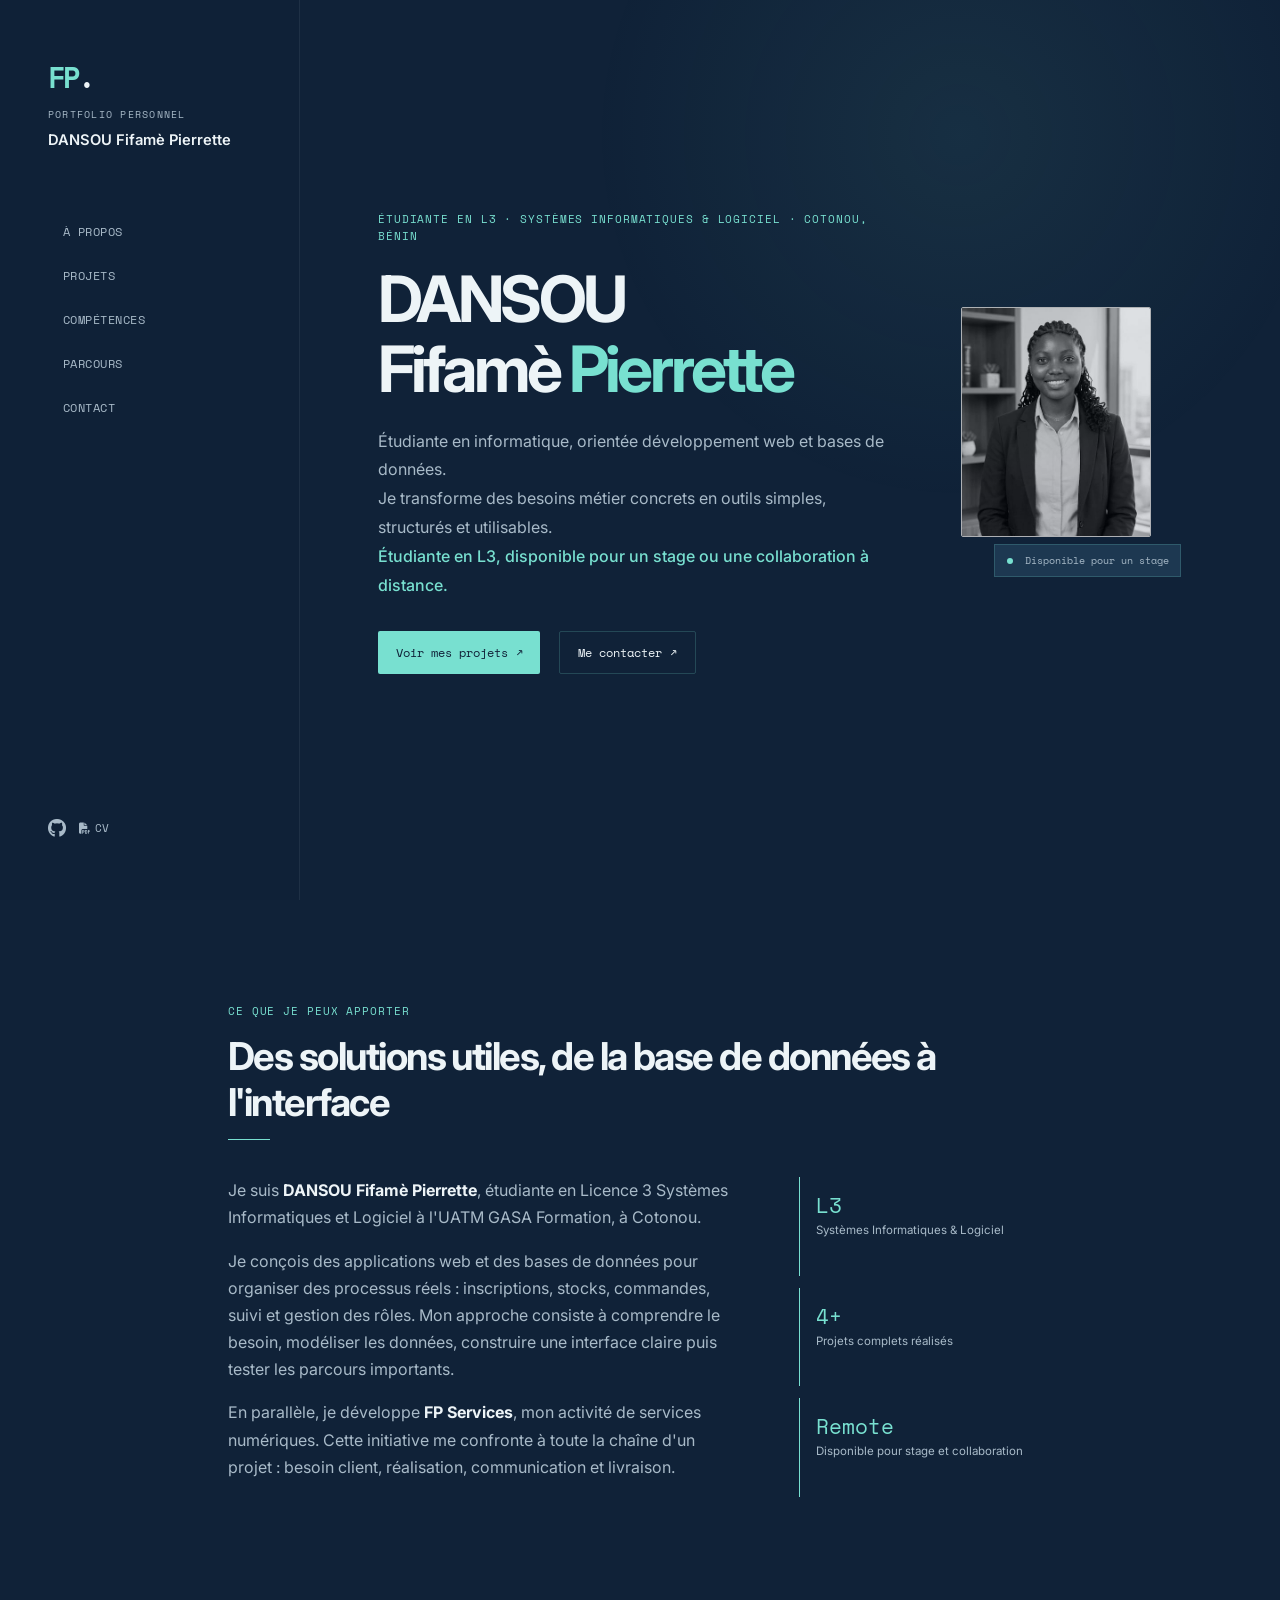
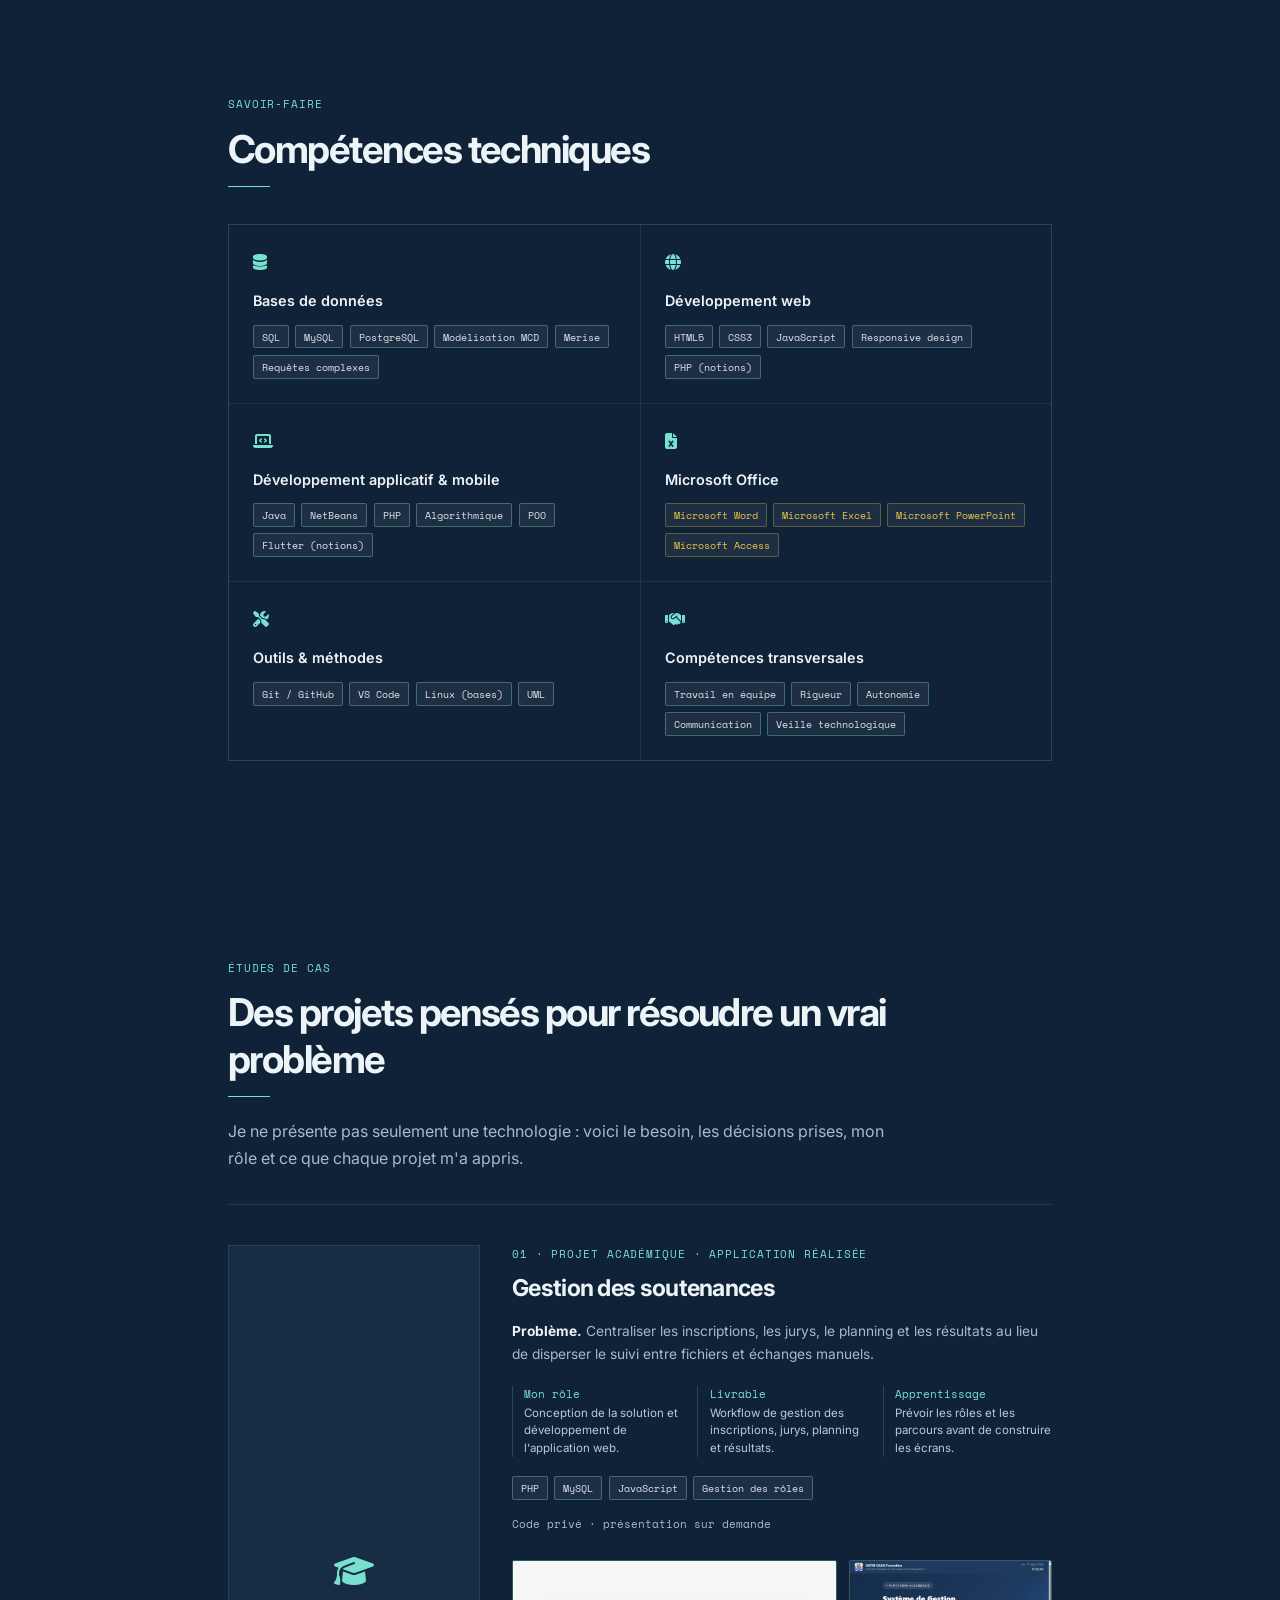
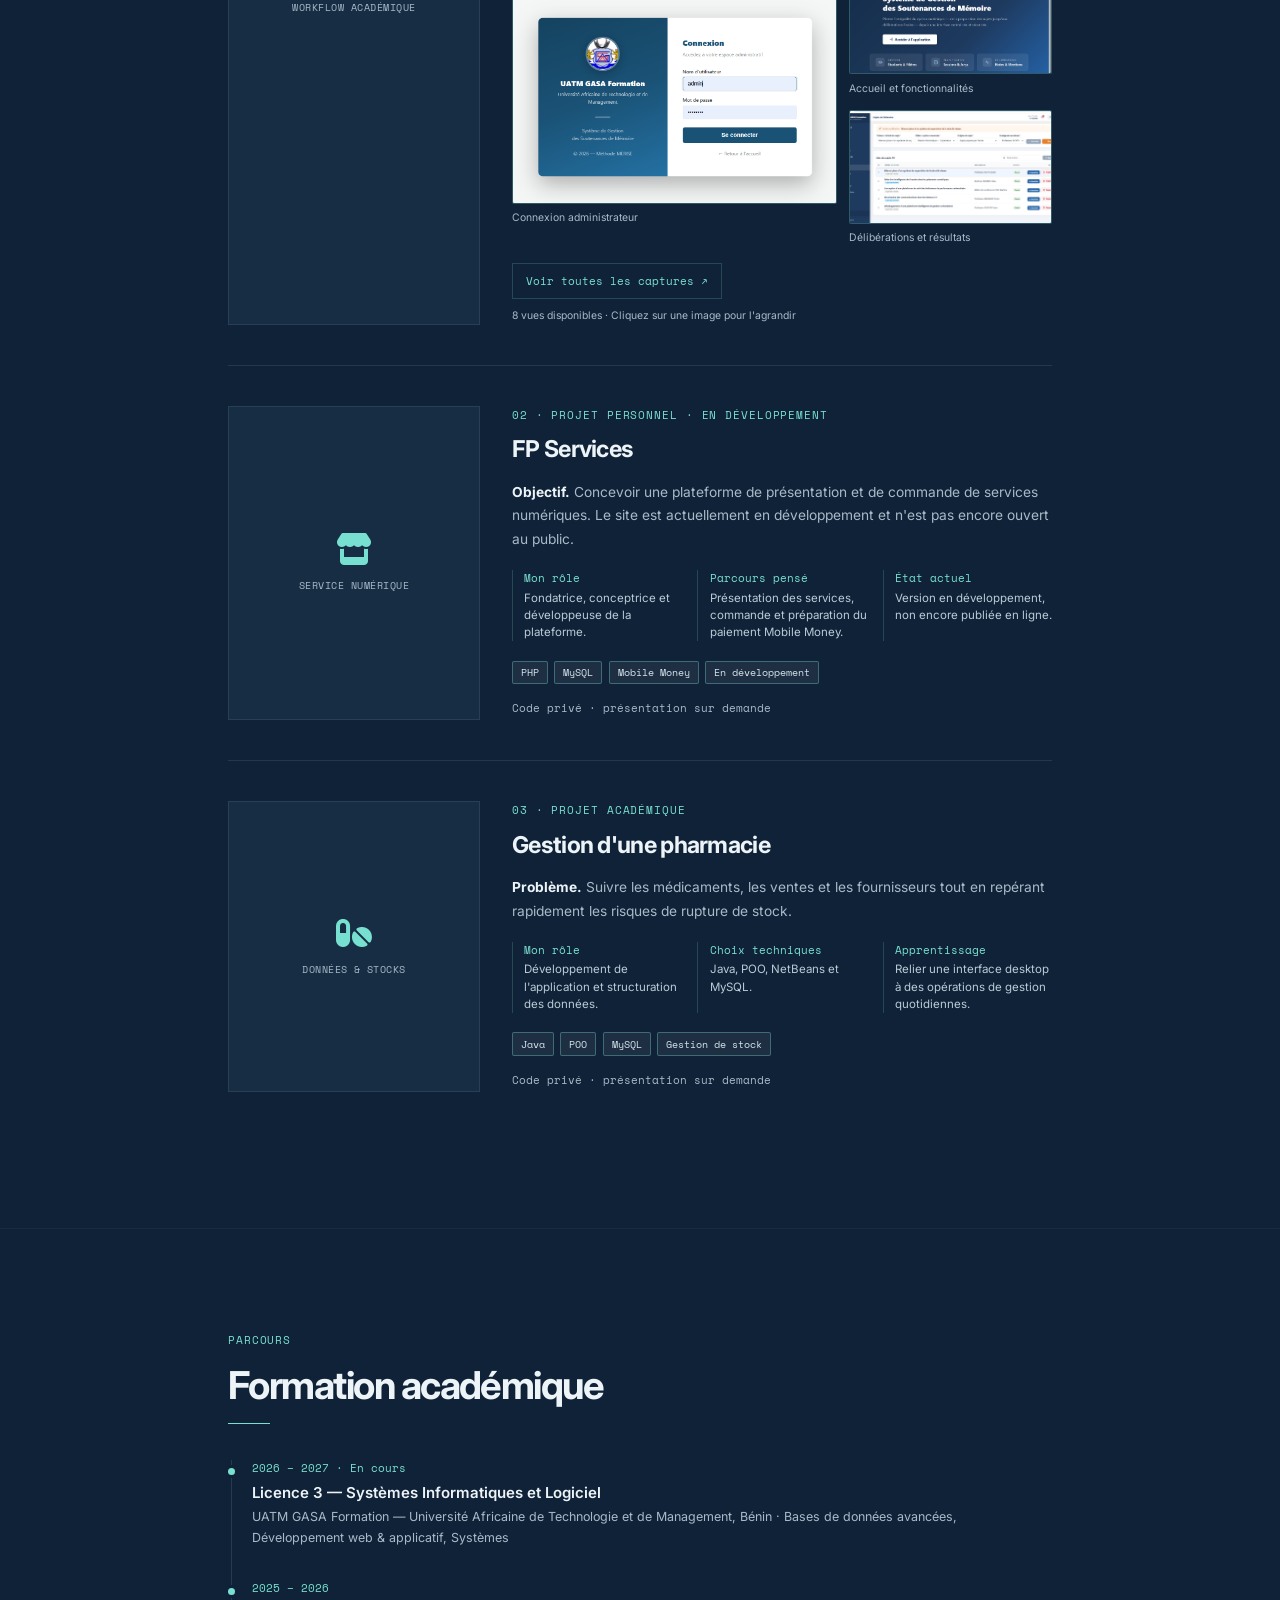
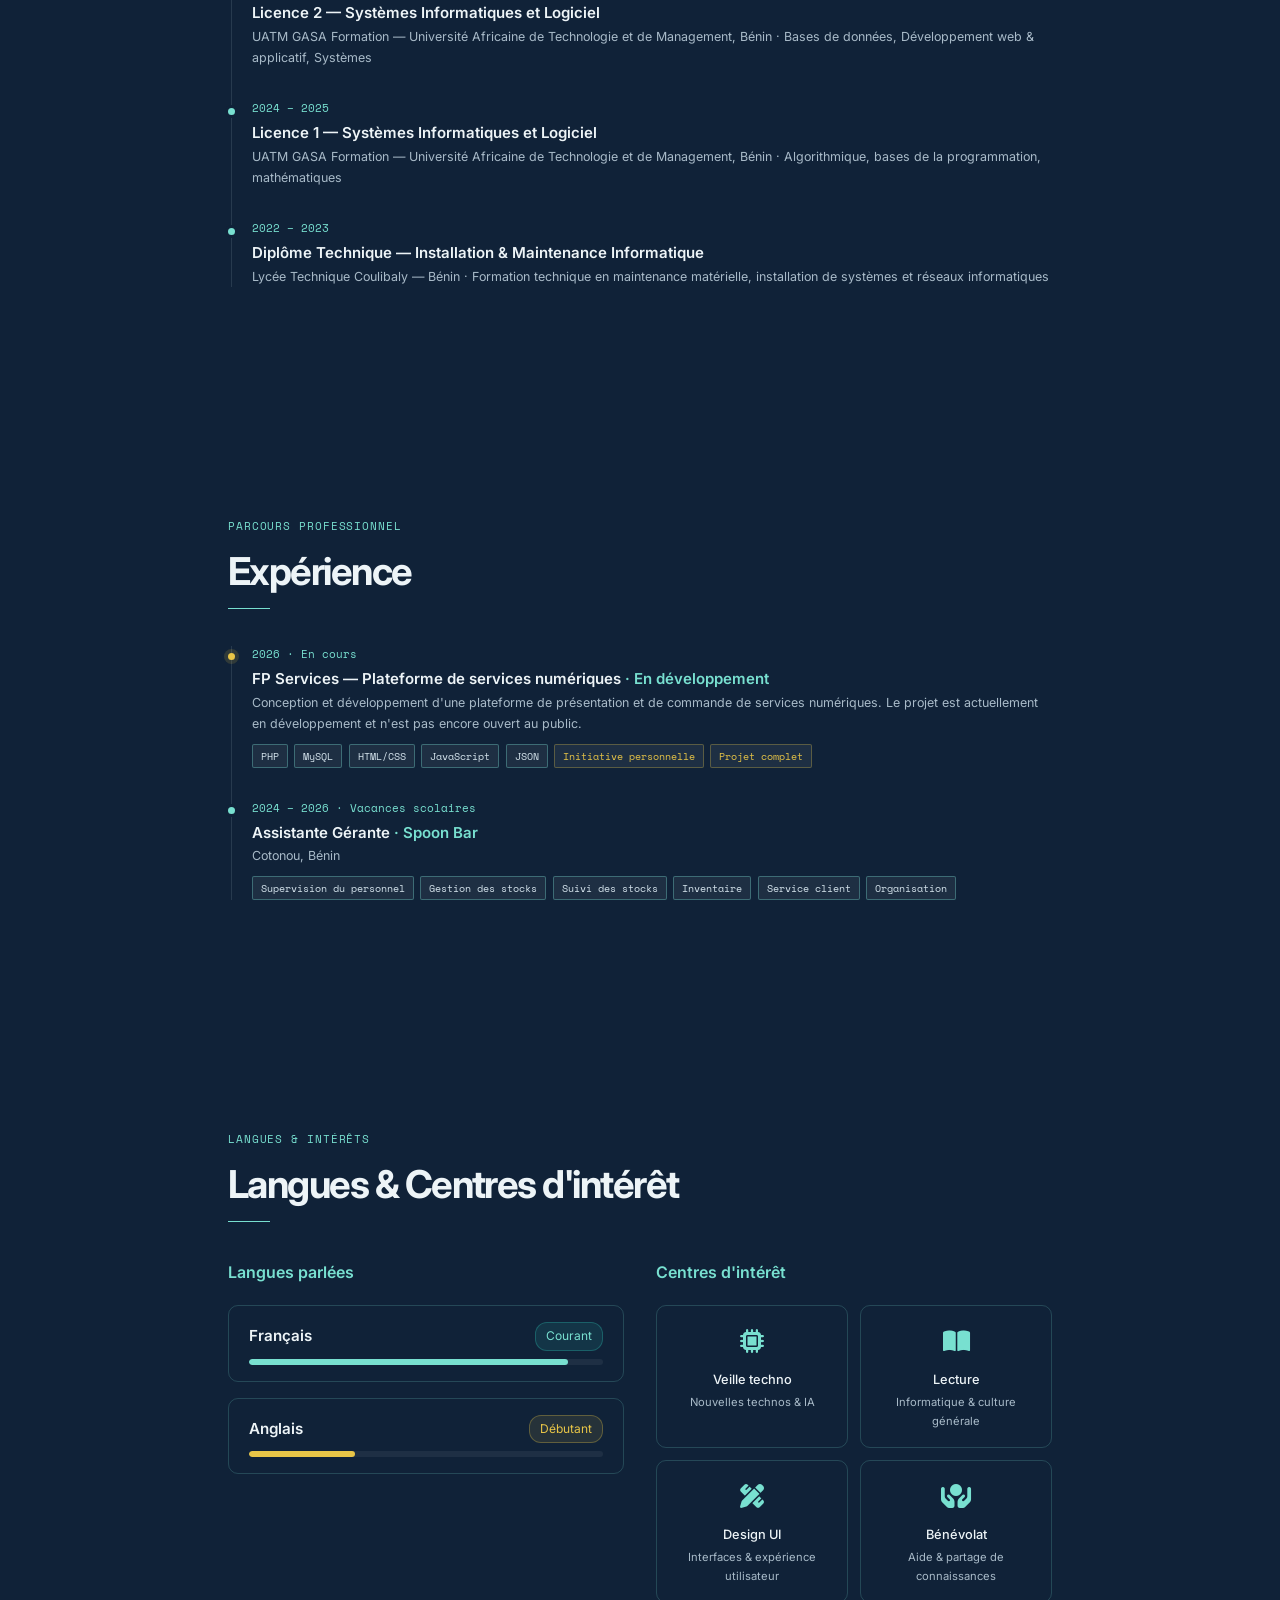
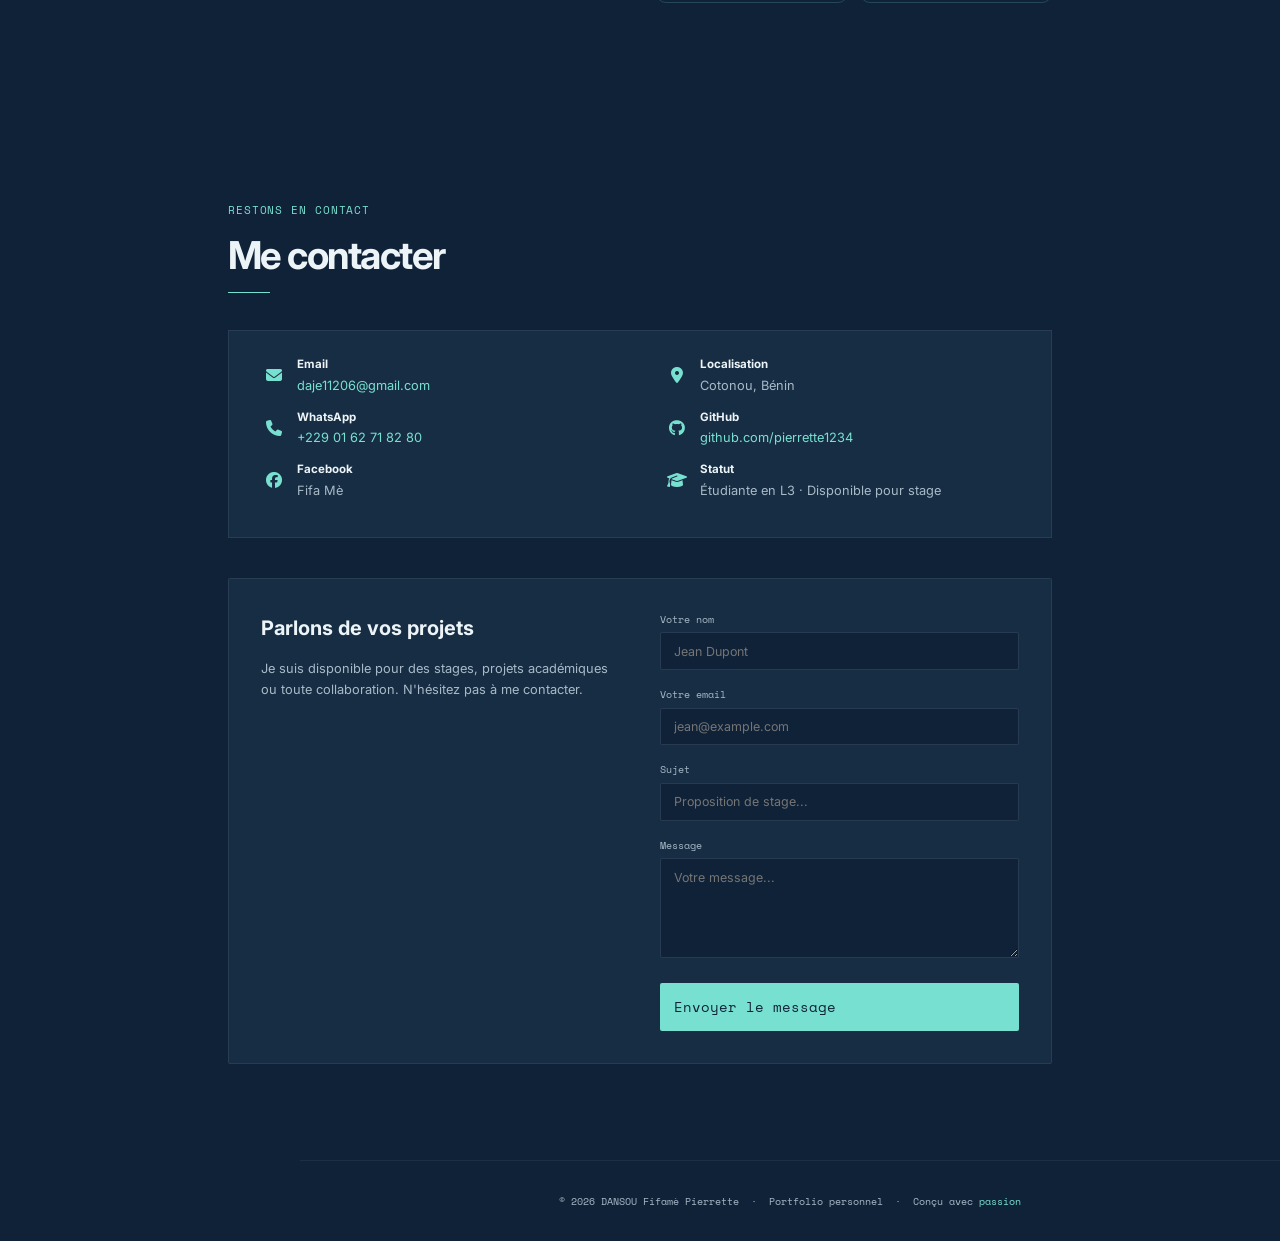
==== index.html @ 2aee6038 "Premier déploiement" ====
<!DOCTYPE html>
<html lang="fr">
<head>
<meta charset="UTF-8">
<meta name="viewport" content="width=device-width, initial-scale=1.0">
<title>DANSOU Fifamè Pierrette – Portfolio</title>
<meta name="description" content="Portfolio de DANSOU Fifamè Pierrette, étudiante en informatique à Cotonou, orientée développement web, bases de données et solutions numériques.">
<meta property="og:title" content="DANSOU Fifamè Pierrette – Portfolio">
<meta property="og:description" content="Découvrez mes projets web, mes compétences en bases de données et mon parcours en informatique.">
<meta property="og:type" content="website">
<link rel="icon" type="image/jpeg" href="photo-profil.jpeg">
<link href="https://fonts.googleapis.com/css2?family=Inter:wght@400;500;600;700&family=Space+Mono:wght@400;700&display=swap" rel="stylesheet">
<link rel="stylesheet" href="https://cdnjs.cloudflare.com/ajax/libs/font-awesome/6.5.0/css/all.min.css">
<link rel="stylesheet" href="assets/css/style.css">
</head>
<body>

<!-- NAV -->
<nav>
  <div class="nav-logo">FP<span>.</span></div>
  <div class="nav-profile">
    <span class="nav-kicker">Portfolio personnel</span>
    <strong>DANSOU Fifamè Pierrette</strong>
  </div>
  <ul class="nav-links">
    <li><a href="#apropos">À propos</a></li>
    <li><a href="#projets">Projets</a></li>
    <li><a href="#competences">Compétences</a></li>
    <li><a href="#parcours">Parcours</a></li>
    <li><a href="#contact">Contact</a></li>
  </ul>
  <div class="nav-actions">
    <a href="https://github.com/pierrette1234" target="_blank" class="nav-github" aria-label="GitHub"><i class="fa-brands fa-github"></i></a>
    <a href="cv-pro.html" class="nav-cv" aria-label="Voir le CV"><i class="fa-solid fa-file-pdf"></i><span>CV</span></a>
  </div>
  <button class="hamburger" id="hamburger" aria-label="Menu">
    <span></span><span></span><span></span>
  </button>
</nav>

<!-- MOBILE MENU -->
<div class="mobile-menu" id="mobileMenu">
  <a href="#apropos"   onclick="closeMenu()"><i class="fa-solid fa-user" style="margin-right:10px;color:var(--accent);"></i>À propos</a>
  <a href="#projets" onclick="closeMenu()"><i class="fa-solid fa-diagram-project" style="margin-right:10px;color:var(--accent);"></i>Projets</a>
  <a href="#competences" onclick="closeMenu()"><i class="fa-solid fa-code" style="margin-right:10px;color:var(--accent);"></i>Compétences</a>
  <a href="#parcours" onclick="closeMenu()"><i class="fa-solid fa-graduation-cap" style="margin-right:10px;color:var(--accent);"></i>Parcours</a>
  <a href="#contact"   onclick="closeMenu()"><i class="fa-solid fa-envelope" style="margin-right:10px;color:var(--accent);"></i>Contact</a>
  <a href="https://github.com/pierrette1234" target="_blank" onclick="closeMenu()" style="color:var(--accent);font-size:1.3rem;margin-top:0.5rem;"><i class="fa-brands fa-github" style="margin-right:10px;"></i>GitHub</a>
  <a href="cv-pro.html" onclick="closeMenu()" style="color:var(--accent);font-size:1.3rem;margin-top:0.5rem;"><i class="fa-solid fa-file-pdf" style="margin-right:10px;"></i>Voir mon CV</a>
</div>

<!-- HERO -->
<div style="padding: 0 2rem;">
<section id="hero">
  <div class="hero-inner">
    <div>
      <span class="hero-tag">Étudiante en L3 · Systèmes Informatiques & Logiciel · Cotonou, Bénin</span>
      <h1 class="hero-name">DANSOU<br>Fifamè <span>Pierrette</span></h1>
      <p class="hero-title">
        Étudiante en informatique, orientée développement web et bases de données.<br>
        Je transforme des besoins métier concrets en outils simples, structurés et utilisables.<br>
        <strong style="color:var(--accent);">Étudiante en L3, disponible pour un stage ou une collaboration à distance.</strong>
      </p>
      <div class="hero-btns">
        <a href="#projets" class="btn-primary">Voir mes projets <span>↗</span></a>
        <a href="#contact" class="btn-outline">Me contacter <span>↗</span></a>
      </div>
    </div>
    <div class="hero-visual">
      <div class="avatar-wrap">
        <img src="photo-profil.jpeg" alt="Portrait de DANSOU Fifamè Pierrette">
        <div class="orbit"><span></span> Disponible pour un stage</div>
      </div>
    </div>
  </div>
</section>
</div>

<!-- À PROPOS -->
<section id="apropos">
  <span class="section-label">Ce que je peux apporter</span>
  <h2 class="section-title">Des solutions utiles, de la base de données à l'interface</h2>
  <div class="section-line"></div>
  <div class="about-grid">
    <div class="about-text">
      <p>Je suis <strong>DANSOU Fifamè Pierrette</strong>, étudiante en Licence 3 Systèmes Informatiques et Logiciel à l'UATM GASA Formation, à Cotonou.</p>
      <p>Je conçois des applications web et des bases de données pour organiser des processus réels : inscriptions, stocks, commandes, suivi et gestion des rôles. Mon approche consiste à comprendre le besoin, modéliser les données, construire une interface claire puis tester les parcours importants.</p>
      <p>En parallèle, je développe <strong>FP Services</strong>, mon activité de services numériques. Cette initiative me confronte à toute la chaîne d'un projet : besoin client, réalisation, communication et livraison.</p>
    </div>
    <div class="about-stats">
      <div class="stat-card"><div class="stat-num">L3</div><div class="stat-label">Systèmes Informatiques & Logiciel</div></div>
      <div class="stat-card"><div class="stat-num">4+</div><div class="stat-label">Projets complets réalisés</div></div>
      <div class="stat-card"><div class="stat-num">Remote</div><div class="stat-label">Disponible pour stage et collaboration</div></div>
    </div>
  </div>
</section>

<!-- COMPÉTENCES -->
<section id="competences">
  <span class="section-label">Savoir-faire</span>
  <h2 class="section-title">Compétences techniques</h2>
  <div class="section-line"></div>
  <div class="skills-grid">

    <div class="skill-card">
      <div class="skill-icon"><i class="fa-solid fa-database"></i></div>
      <h3>Bases de données</h3>
      <div class="tags">
        <span class="tag">SQL</span>
        <span class="tag">MySQL</span>
        <span class="tag">PostgreSQL</span>
        <span class="tag">Modélisation MCD</span>
        <span class="tag">Merise</span>
        <span class="tag">Requêtes complexes</span>
      </div>
    </div>

    <div class="skill-card">
      <div class="skill-icon"><i class="fa-solid fa-globe"></i></div>
      <h3>Développement web</h3>
      <div class="tags">
        <span class="tag">HTML5</span>
        <span class="tag">CSS3</span>
        <span class="tag">JavaScript</span>
        <span class="tag">Responsive design</span>
        <span class="tag">PHP (notions)</span>
      </div>
    </div>

    <div class="skill-card">
      <div class="skill-icon"><i class="fa-solid fa-laptop-code"></i></div>
      <h3>Développement applicatif & mobile</h3>
      <div class="tags">
        <span class="tag">Java</span>
        <span class="tag">NetBeans</span>
        <span class="tag">PHP</span>
        <span class="tag">Algorithmique</span>
        <span class="tag">POO</span>
        <span class="tag">Flutter (notions)</span>
      </div>
    </div>

    <div class="skill-card">
      <div class="skill-icon"><i class="fa-solid fa-file-excel"></i></div>
      <h3>Microsoft Office</h3>
      <div class="tags">
        <span class="tag yellow">Microsoft Word</span>
        <span class="tag yellow">Microsoft Excel</span>
        <span class="tag yellow">Microsoft PowerPoint</span>
        <span class="tag yellow">Microsoft Access</span>
      </div>
    </div>

    <div class="skill-card">
      <div class="skill-icon"><i class="fa-solid fa-screwdriver-wrench"></i></div>
      <h3>Outils & méthodes</h3>
      <div class="tags">
        <span class="tag">Git / GitHub</span>
        <span class="tag">VS Code</span>
        <span class="tag">Linux (bases)</span>
        <span class="tag">UML</span>
      </div>
    </div>

    <div class="skill-card">
      <div class="skill-icon"><i class="fa-solid fa-handshake"></i></div>
      <h3>Compétences transversales</h3>
      <div class="tags">
        <span class="tag">Travail en équipe</span>
        <span class="tag">Rigueur</span>
        <span class="tag">Autonomie</span>
        <span class="tag">Communication</span>
        <span class="tag">Veille technologique</span>
      </div>
    </div>

  </div>
</section>

<!-- PROJETS -->
<section id="projets" class="case-studies">
  <span class="section-label">Études de cas</span>
  <h2 class="section-title">Des projets pensés pour résoudre un vrai problème</h2>
  <div class="section-line"></div>
  <p class="section-intro">Je ne présente pas seulement une technologie : voici le besoin, les décisions prises, mon rôle et ce que chaque projet m'a appris.</p>

  <article class="case-study featured-case">
    <div class="case-visual web"><i class="fa-solid fa-graduation-cap"></i><span>Workflow académique</span></div>
    <div class="case-content">
      <div class="case-kicker">01 · Projet académique · Application réalisée</div>
      <h3>Gestion des soutenances</h3>
      <p class="case-problem"><strong>Problème.</strong> Centraliser les inscriptions, les jurys, le planning et les résultats au lieu de disperser le suivi entre fichiers et échanges manuels.</p>
      <div class="case-details"><div><strong>Mon rôle</strong><span>Conception de la solution et développement de l'application web.</span></div><div><strong>Livrable</strong><span>Workflow de gestion des inscriptions, jurys, planning et résultats.</span></div><div><strong>Apprentissage</strong><span>Prévoir les rôles et les parcours avant de construire les écrans.</span></div></div>
      <div class="project-techs"><span class="tag">PHP</span><span class="tag">MySQL</span><span class="tag">JavaScript</span><span class="tag">Gestion des rôles</span></div>
      <span class="case-link case-link-muted">Code privé · présentation sur demande</span>
      <div class="project-gallery featured-gallery" aria-label="Captures principales de l'application de gestion des soutenances">
        <figure class="gallery-featured"><button class="gallery-trigger" type="button" data-gallery-index="1"><img src="assets/images/soutenances/connexion-admin.png" alt="Écran de connexion administrateur de la plateforme"></button><figcaption>Connexion administrateur</figcaption></figure>
        <figure><button class="gallery-trigger" type="button" data-gallery-index="0"><img src="assets/images/soutenances/accueil.png" alt="Page d'accueil de la plateforme de gestion des soutenances"></button><figcaption>Accueil et fonctionnalités</figcaption></figure>
        <figure><button class="gallery-trigger" type="button" data-gallery-index="7"><img src="assets/images/soutenances/deliberations.png" alt="Écran des délibérations et des résultats"></button><figcaption>Délibérations et résultats</figcaption></figure>
      </div>
      <button class="gallery-more" type="button" data-gallery-index="0">Voir toutes les captures <span>↗</span></button>
      <p class="gallery-hint">8 vues disponibles · Cliquez sur une image pour l'agrandir</p>
    </div>
  </article>

  <article class="case-study">
    <div class="case-visual store"><i class="fa-solid fa-store"></i><span>Service numérique</span></div>
    <div class="case-content">
      <div class="case-kicker">02 · Projet personnel · En développement</div>
      <h3>FP Services</h3>
      <p class="case-problem"><strong>Objectif.</strong> Concevoir une plateforme de présentation et de commande de services numériques. Le site est actuellement en développement et n'est pas encore ouvert au public.</p>
      <div class="case-details"><div><strong>Mon rôle</strong><span>Fondatrice, conceptrice et développeuse de la plateforme.</span></div><div><strong>Parcours pensé</strong><span>Présentation des services, commande et préparation du paiement Mobile Money.</span></div><div><strong>État actuel</strong><span>Version en développement, non encore publiée en ligne.</span></div></div>
      <div class="project-techs"><span class="tag">PHP</span><span class="tag">MySQL</span><span class="tag">Mobile Money</span><span class="tag">En développement</span></div>
      <span class="case-link case-link-muted">Code privé · présentation sur demande</span>
    </div>
  </article>

  <article class="case-study">
    <div class="case-visual notes"><i class="fa-solid fa-pills"></i><span>Données & stocks</span></div>
    <div class="case-content">
      <div class="case-kicker">03 · Projet académique</div>
      <h3>Gestion d'une pharmacie</h3>
      <p class="case-problem"><strong>Problème.</strong> Suivre les médicaments, les ventes et les fournisseurs tout en repérant rapidement les risques de rupture de stock.</p>
      <div class="case-details"><div><strong>Mon rôle</strong><span>Développement de l'application et structuration des données.</span></div><div><strong>Choix techniques</strong><span>Java, POO, NetBeans et MySQL.</span></div><div><strong>Apprentissage</strong><span>Relier une interface desktop à des opérations de gestion quotidiennes.</span></div></div>
      <div class="project-techs"><span class="tag">Java</span><span class="tag">POO</span><span class="tag">MySQL</span><span class="tag">Gestion de stock</span></div>
      <span class="case-link case-link-muted">Code privé · présentation sur demande</span>
    </div>
  </article>
</section>

<!-- PARCOURS -->
<div id="parcours">
<!-- FORMATION -->
<section id="formation">
  <span class="section-label">Parcours</span>
  <h2 class="section-title">Formation académique</h2>
  <div class="section-line"></div>
  <div class="timeline">
    <div class="timeline-item">
      <div class="timeline-dot"></div>
      <div class="timeline-date">2026 – 2027 · En cours</div>
      <div class="timeline-title">Licence 3 — Systèmes Informatiques et Logiciel</div>
      <div class="timeline-school">UATM GASA Formation — Université Africaine de Technologie et de Management, Bénin · Bases de données avancées, Développement web & applicatif, Systèmes</div>
    </div>
    <div class="timeline-item">
      <div class="timeline-dot"></div>
      <div class="timeline-date">2025 – 2026</div>
      <div class="timeline-title">Licence 2 — Systèmes Informatiques et Logiciel</div>
      <div class="timeline-school">UATM GASA Formation — Université Africaine de Technologie et de Management, Bénin · Bases de données, Développement web & applicatif, Systèmes</div>
    </div>
    <div class="timeline-item">
      <div class="timeline-dot"></div>
      <div class="timeline-date">2024 – 2025</div>
      <div class="timeline-title">Licence 1 — Systèmes Informatiques et Logiciel</div>
      <div class="timeline-school">UATM GASA Formation — Université Africaine de Technologie et de Management, Bénin · Algorithmique, bases de la programmation, mathématiques</div>
    </div>
    <div class="timeline-item">
      <div class="timeline-dot"></div>
      <div class="timeline-date">2022 – 2023</div>
      <div class="timeline-title">Diplôme Technique — Installation & Maintenance Informatique</div>
      <div class="timeline-school">Lycée Technique Coulibaly — Bénin · Formation technique en maintenance matérielle, installation de systèmes et réseaux informatiques</div>
    </div>
  </div>
</section>

<!-- EXPÉRIENCE -->
<section id="experience">
  <span class="section-label">Parcours professionnel</span>
  <h2 class="section-title">Expérience</h2>
  <div class="section-line"></div>
  <div class="timeline">

    <div class="timeline-item">
      <div class="timeline-dot timeline-dot--highlight"></div>
      <div class="timeline-date">2026 · En cours</div>
      <div class="timeline-title">FP Services — Plateforme de services numériques <span class="timeline-status">· En développement</span></div>
      <div class="timeline-school">Conception et développement d'une plateforme de présentation et de commande de services numériques. Le projet est actuellement en développement et n'est pas encore ouvert au public.</div>
      <div class="exp-tags exp-tags--spaced">
        <span class="tag">PHP</span>
        <span class="tag">MySQL</span>
        <span class="tag">HTML/CSS</span>
        <span class="tag">JavaScript</span>
        <span class="tag">JSON</span>
        <span class="tag yellow">Initiative personnelle</span>
        <span class="tag yellow">Projet complet</span>
      </div>
    </div>

    <div class="timeline-item">
      <div class="timeline-dot"></div>
      <div class="timeline-date">2024 – 2026 · Vacances scolaires</div>
      <div class="timeline-title">Assistante Gérante <span style="color:var(--accent);">· Spoon Bar</span></div>
      <div class="timeline-school">Cotonou, Bénin</div>
      <div class="exp-tags">
        <span class="tag">Supervision du personnel</span>
        <span class="tag">Gestion des stocks</span>
        <span class="tag">Suivi des stocks</span>
        <span class="tag">Inventaire</span>
        <span class="tag">Service client</span>
        <span class="tag">Organisation</span>
      </div>
    </div>

  </div>
</section>
</div>

<!-- LANGUES & CENTRES D'INTÉRÊT -->
<section id="langues">
  <span class="section-label">Langues & Intérêts</span>
  <h2 class="section-title">Langues & Centres d'intérêt</h2>
  <div class="section-line"></div>
  <div style="display:grid; grid-template-columns: 1fr 1fr; gap: 2rem;">

    <div>
      <h3 style="font-size:1rem; font-weight:600; margin-bottom:1.2rem; color:var(--accent);">Langues parlées</h3>
      <div style="display:flex; flex-direction:column; gap:1rem;">
        <div style="background:var(--card-bg); border:1px solid var(--border); border-radius:10px; padding:1rem 1.25rem;">
          <div style="display:flex; justify-content:space-between; align-items:center; margin-bottom:8px;">
            <span style="font-weight:600; font-size:0.95rem;">Français</span>
            <span style="font-size:0.75rem; background:rgba(46,196,182,0.12); color:var(--accent); padding:3px 10px; border-radius:12px; border:1px solid rgba(46,196,182,0.3);">Courant</span>
          </div>
          <div style="background:rgba(255,255,255,0.06); border-radius:4px; height:6px; overflow:hidden;">
            <div style="background:var(--accent); width:90%; height:100%; border-radius:4px;"></div>
          </div>
        </div>
        <div style="background:var(--card-bg); border:1px solid var(--border); border-radius:10px; padding:1rem 1.25rem;">
          <div style="display:flex; justify-content:space-between; align-items:center; margin-bottom:8px;">
            <span style="font-weight:600; font-size:0.95rem;">Anglais</span>
            <span style="font-size:0.75rem; background:rgba(232,197,71,0.1); color:var(--accent2); padding:3px 10px; border-radius:12px; border:1px solid rgba(232,197,71,0.3);">Débutant</span>
          </div>
          <div style="background:rgba(255,255,255,0.06); border-radius:4px; height:6px; overflow:hidden;">
            <div style="background:var(--accent2); width:30%; height:100%; border-radius:4px;"></div>
          </div>
        </div>
      </div>
    </div>

    <div>
      <h3 style="font-size:1rem; font-weight:600; margin-bottom:1.2rem; color:var(--accent);">Centres d'intérêt</h3>
      <div style="display:grid; grid-template-columns:1fr 1fr; gap:0.75rem;">
        <div style="background:var(--card-bg); border:1px solid var(--border); border-radius:10px; padding:1rem; text-align:center;">
          <div style="font-size:1.5rem; margin-bottom:0.4rem; color:var(--accent);"><i class="fa-solid fa-microchip"></i></div>
          <div style="font-size:0.8rem; font-weight:500;">Veille techno</div>
          <div style="font-size:0.7rem; color:var(--muted); margin-top:2px;">Nouvelles technos & IA</div>
        </div>
        <div style="background:var(--card-bg); border:1px solid var(--border); border-radius:10px; padding:1rem; text-align:center;">
          <div style="font-size:1.5rem; margin-bottom:0.4rem; color:var(--accent);"><i class="fa-solid fa-book-open"></i></div>
          <div style="font-size:0.8rem; font-weight:500;">Lecture</div>
          <div style="font-size:0.7rem; color:var(--muted); margin-top:2px;">Informatique & culture générale</div>
        </div>
        <div style="background:var(--card-bg); border:1px solid var(--border); border-radius:10px; padding:1rem; text-align:center;">
          <div style="font-size:1.5rem; margin-bottom:0.4rem; color:var(--accent);"><i class="fa-solid fa-pen-ruler"></i></div>
          <div style="font-size:0.8rem; font-weight:500;">Design UI</div>
          <div style="font-size:0.7rem; color:var(--muted); margin-top:2px;">Interfaces & expérience utilisateur</div>
        </div>
        <div style="background:var(--card-bg); border:1px solid var(--border); border-radius:10px; padding:1rem; text-align:center;">
          <div style="font-size:1.5rem; margin-bottom:0.4rem; color:var(--accent);"><i class="fa-solid fa-hands-holding-circle"></i></div>
          <div style="font-size:0.8rem; font-weight:500;">Bénévolat</div>
          <div style="font-size:0.7rem; color:var(--muted); margin-top:2px;">Aide & partage de connaissances</div>
        </div>
      </div>
    </div>

  </div>
</section>

<!-- CONTACT -->
<section id="contact">
  <span class="section-label">Restons en contact</span>
  <h2 class="section-title">Me contacter</h2>
  <div class="section-line"></div>

  <!-- Coordonnées en deux colonnes -->
  <div class="coords-grid">
    <!-- Colonne gauche -->
    <div>
      <div class="contact-item">
        <div class="contact-item-icon"><i class="fa-solid fa-envelope"></i></div>
        <div class="contact-item-text">
          <strong>Email</strong>
          <a href="mailto:daje11206@gmail.com" class="contact-link">daje11206@gmail.com</a>
        </div>
      </div>
      <div class="contact-item">
        <div class="contact-item-icon"><i class="fa-solid fa-phone"></i></div>
        <div class="contact-item-text">
          <strong>WhatsApp</strong>
          <a href="https://wa.me/2290162718280" target="_blank" rel="noopener" class="contact-link">+229 01 62 71 82 80</a>
        </div>
      </div>
      <div class="contact-item">
        <div class="contact-item-icon"><i class="fa-brands fa-facebook"></i></div>
        <div class="contact-item-text">
          <strong>Facebook</strong>
          Fifa Mè
        </div>
      </div>
    </div>
    <!-- Colonne droite -->
    <div>
      <div class="contact-item">
        <div class="contact-item-icon"><i class="fa-solid fa-location-dot"></i></div>
        <div class="contact-item-text">
          <strong>Localisation</strong>
          Cotonou, Bénin
        </div>
      </div>
      <div class="contact-item">
        <div class="contact-item-icon"><i class="fa-brands fa-github"></i></div>
        <div class="contact-item-text">
          <strong>GitHub</strong>
          <a href="https://github.com/pierrette1234" target="_blank" style="color:var(--accent);text-decoration:none;">github.com/pierrette1234</a>
        </div>
      </div>
      <div class="contact-item">
        <div class="contact-item-icon"><i class="fa-solid fa-graduation-cap"></i></div>
        <div class="contact-item-text">
          <strong>Statut</strong>
          Étudiante en L3 · Disponible pour stage
        </div>
      </div>
    </div>
  </div>

  <!-- Formulaire -->
  <div class="contact-wrap contact-wrap--form">
    <div class="contact-info">
      <h3>Parlons de vos projets</h3>
      <p>Je suis disponible pour des stages, projets académiques ou toute collaboration. N'hésitez pas à me contacter.</p>
    </div>
    <div>
      <form action="https://formspree.io/f/xkjgowbr" method="POST">
      <div class="form-group">
        <label>Votre nom</label>
        <input type="text" name="nom" placeholder="Jean Dupont" required>
      </div>
      <div class="form-group">
        <label>Votre email</label>
        <input type="email" name="_replyto" placeholder="jean@example.com" required>
      </div>
      <div class="form-group">
        <label>Sujet</label>
        <input type="text" name="sujet" placeholder="Proposition de stage..." required>
      </div>
      <div class="form-group">
        <label>Message</label>
        <textarea name="message" placeholder="Votre message..." required></textarea>
      </div>
      <button type="submit" class="btn-primary form-submit">Envoyer le message</button>
      </form>
    </div>
  </div>
</section>

<footer>
  <p>© 2026 DANSOU Fifamè Pierrette · Portfolio personnel · Conçu avec passion</p>
</footer>

<div class="gallery-modal" id="galleryModal" role="dialog" aria-modal="true" aria-label="Visionneuse des captures" hidden>
  <button class="gallery-close" type="button" aria-label="Fermer">×</button>
  <button class="gallery-prev" type="button" aria-label="Image précédente">‹</button>
  <figure><img id="galleryImage" src="" alt=""><figcaption id="galleryCaption"></figcaption></figure>
  <button class="gallery-next" type="button" aria-label="Image suivante">›</button>
</div>

<script src="assets/js/script.js"></script>
</body>
</html>
---- assets/css/style.css ----
:root {
  --bg: #102238;
  --panel: #172d43;
  --panel-light: #1d3851;
  --text: #edf4f7;
  --muted: #a8bac8;
  --accent: #78e0d0;
  --accent2: #e8c547;
  --border: rgba(120,224,208,0.2);
}
* { margin: 0; padding: 0; box-sizing: border-box; }
html { scroll-behavior: smooth; }
body {
  background: var(--bg); color: var(--text); font-family: 'Inter', sans-serif;
  font-size: 16px; line-height: 1.7;
}
body::before { content: ''; position: fixed; inset: 0; pointer-events: none; background: radial-gradient(circle at 75% 15%, rgba(120,224,208,0.07), transparent 30%); animation: ambient-glow 10s ease-in-out infinite alternate; }
@keyframes ambient-glow { from { opacity: .65; transform: scale(1); } to { opacity: 1; transform: scale(1.05); } }
@keyframes hero-rise { from { opacity: 0; transform: translateY(24px); } to { opacity: 1; transform: translateY(0); } }
@keyframes photo-float { 0%, 100% { transform: translateY(0) rotate(0deg); } 50% { transform: translateY(-8px) rotate(1deg); } }

/* NAVIGATION LATÉRALE */
nav {
  position: fixed; z-index: 1000; top: 0; bottom: 0; left: 0; width: 300px;
  padding: 3.5rem 3rem; display: flex; flex-direction: column; align-items: flex-start;
  background: rgba(16,34,56,0.97); border-right: 1px solid rgba(136,153,170,0.12);
}
.nav-logo { font: 700 1.8rem 'Space Mono', monospace; color: var(--accent); letter-spacing: -0.1em; margin-bottom: 0.5rem; }
.nav-logo span { color: var(--text); }
.nav-profile { margin-bottom: 4rem; }
.nav-profile strong { display: block; color: var(--text); font-size: 0.92rem; font-weight: 600; }
.nav-kicker { color: var(--muted); display: block; font: 0.65rem 'Space Mono', monospace; letter-spacing: 0.12em; text-transform: uppercase; margin-bottom: 0.35rem; }
.nav-links { display: flex; flex-direction: column; gap: 1.05rem; list-style: none; }
.nav-links a { color: var(--muted); text-decoration: none; font: 0.76rem 'Space Mono', monospace; letter-spacing: 0.04em; text-transform: uppercase; transition: color .2s, padding-left .2s; }
.nav-links a:hover, .nav-links a.is-active { color: var(--accent) !important; padding-left: 0.5rem; }
.nav-links a::before { content: '—'; color: var(--accent); opacity: 0; margin-right: 0.45rem; transition: opacity .2s; }
.nav-links a:hover::before, .nav-links a.is-active::before { opacity: 1; }
.nav-actions { display: flex; gap: 0.8rem; margin-top: auto; }
.nav-github, .nav-cv { color: var(--muted); font-size: 1.15rem; text-decoration: none; transition: color .2s; }
.nav-github:hover, .nav-cv:hover { color: var(--accent); }
.nav-cv { display: inline-flex; align-items: center; gap: .35rem; font: .68rem 'Space Mono', monospace; text-transform: uppercase; }
.nav-cv span { font-size: .68rem; }
.hamburger { display: none; }
.mobile-menu { display: none; }

/* CONTENU */
body > div[style*="padding"] { padding: 0 !important; margin-left: 300px; }
section { max-width: 920px; margin: 0 auto; padding: 6rem 3rem; }
#hero { min-height: 100vh; display: flex; align-items: center; padding-top: 5rem; }
.hero-inner { display: grid; grid-template-columns: 1.45fr .75fr; gap: 3.5rem; align-items: center; }
.hero-tag, .section-label, .case-kicker { color: var(--accent); font: 0.7rem 'Space Mono', monospace; letter-spacing: 0.08em; text-transform: uppercase; }
.hero-tag { display: block; margin-bottom: 1.3rem; animation: hero-rise .7s ease both; }
.hero-name { animation: hero-rise .8s .12s ease both; }
.hero-title { animation: hero-rise .8s .24s ease both; }
.hero-btns { animation: hero-rise .8s .36s ease both; }
.hero-name { font-size: clamp(2.4rem, 5vw, 4.4rem); font-weight: 700; line-height: 1.08; letter-spacing: -0.06em; color: var(--text); }
.hero-name span { color: var(--accent); }
.hero-title { color: var(--muted); margin: 1.5rem 0 2rem; max-width: 600px; line-height: 1.8; }
.hero-title strong { color: var(--accent) !important; font-weight: 500; }
.hero-btns { display: flex; gap: 1.2rem; flex-wrap: wrap; }
.btn-primary, .btn-outline { display: inline-flex; gap: .5rem; align-items: center; padding: .75rem 1.1rem; border-radius: 2px; text-decoration: none; font: .75rem 'Space Mono', monospace; transition: background .2s, color .2s, border-color .2s; }
.btn-primary { background: var(--accent); color: var(--bg); }
.btn-primary:hover { background: var(--text); }
.btn-outline { border: 1px solid var(--border); color: var(--text); }
.btn-outline:hover { border-color: var(--accent); color: var(--accent); }
.hero-visual { display: flex; justify-content: center; }
.avatar-wrap { position: relative; width: 220px; height: 270px; }
.avatar-wrap img { width: 190px; height: 230px; object-fit: cover; filter: grayscale(100%); border: 1px solid var(--accent); border-radius: 2px; opacity: .86; animation: photo-float 5s ease-in-out infinite; }
.avatar-wrap img:hover { filter: grayscale(0); opacity: 1; animation-play-state: paused; }
.orbit { position: absolute; bottom: 0; right: 0; background: var(--panel-light); border: 1px solid var(--border); padding: .5rem .7rem; color: var(--muted); font: .63rem 'Space Mono', monospace; white-space: nowrap; }
.orbit span { display: inline-block; width: 6px; height: 6px; margin-right: .4rem; border-radius: 50%; background: var(--accent); }

/* SECTIONS */
.section-title { max-width: 720px; font-size: clamp(1.7rem, 3vw, 2.4rem); line-height: 1.2; letter-spacing: -.04em; margin: .6rem 0 .9rem; }
.section-line { width: 42px; height: 1px; background: var(--accent); margin-bottom: 2.3rem; }
.about-grid { display: grid; grid-template-columns: 1.6fr .8fr; gap: 4rem; }
.about-text p { color: var(--muted); margin-bottom: 1rem; }
.about-text strong { color: var(--text); }
.about-stats { display: grid; gap: .75rem; }
.stat-card { border-left: 1px solid var(--accent); padding: .8rem 1rem; background: transparent; }
.stat-num { color: var(--accent); font: 1.3rem 'Space Mono', monospace; }
.stat-label { color: var(--muted); font-size: .72rem; }

/* COMPÉTENCES */
.skills-grid { display: grid; grid-template-columns: repeat(2, 1fr); gap: 1px; background: rgba(136,153,170,.14); border: 1px solid rgba(136,153,170,.14); }
.skill-card { background: var(--bg); padding: 1.5rem; transition: background .2s; }
.skill-card:hover { background: var(--panel); transform: translateY(-4px); box-shadow: 0 10px 24px rgba(0,0,0,.12); }
.skill-icon { color: var(--accent); font-size: 1rem; margin-bottom: .8rem; }
.skill-card h3 { font-size: .9rem; font-weight: 600; margin-bottom: .7rem; }
.tags, .project-techs { display: flex; flex-wrap: wrap; gap: .4rem; }
.tag { color: #d7e6ee; background: rgba(255,255,255,.06); border: 1px solid rgba(120,224,208,.35); padding: .18rem .5rem; font: .65rem 'Space Mono', monospace; border-radius: 2px; }
.tag.yellow { color: var(--accent2); border-color: rgba(232,197,71,0.3); }

/* ÉTUDES DE CAS */
.section-intro { max-width: 660px; color: var(--muted); margin: -1rem 0 2rem; }
.case-studies { max-width: 920px; }
.case-study { display: grid; grid-template-columns: .7fr 1.5fr; gap: 2rem; background: transparent; border: 0; border-top: 1px solid rgba(136,153,170,.18); border-radius: 0; overflow: visible; margin-bottom: 0; padding: 2.5rem 0; transition: opacity .5s ease, transform .5s ease; }
.js .case-study, .js .skill-card, .js .timeline-item { opacity: 0; transform: translateY(14px); }
.js .case-study.is-visible, .js .skill-card.is-visible, .js .timeline-item.is-visible { opacity: 1; transform: translateY(0); }
.case-study:hover { border-color: rgba(136,153,170,.18); transform: none; }
.case-visual { min-height: 180px; display: flex; flex-direction: column; align-items: center; justify-content: center; gap: .8rem; color: var(--accent); font-size: 2rem; border: 1px solid rgba(136,153,170,.16); background: var(--panel); }
.case-visual span { color: var(--muted); font: .62rem 'Space Mono', monospace; letter-spacing: .05em; text-transform: uppercase; }
.case-visual.web, .case-visual.store, .case-visual.notes { background: var(--panel); }
.case-content { padding: 0; }
.case-kicker { margin-bottom: .45rem; }
.case-content h3 { font-size: 1.45rem; letter-spacing: -.03em; margin-bottom: .7rem; }
.case-problem { color: var(--muted); font-size: .86rem; margin-bottom: 1.2rem; }
.case-problem strong, .case-details strong { color: var(--text); }
.case-details { display: grid; grid-template-columns: repeat(3, 1fr); gap: 1rem; margin-bottom: 1.2rem; }
.case-details div { border-left: 1px solid var(--border); padding-left: .7rem; }
.case-details strong { display: block; color: var(--accent); font: .68rem 'Space Mono', monospace; margin-bottom: .2rem; }
.case-details span { display: block; color: #b8cbd6; font-size: .72rem; line-height: 1.5; }
.case-link { display: inline-block; margin-top: 1rem; color: #8ce8db; text-decoration: none; font: .68rem 'Space Mono', monospace; }
.case-link:hover { text-decoration: underline; }
.case-link-muted { color: var(--muted); cursor: default; }
.case-link-muted:hover { text-decoration: none; }
.gallery-hint { color: var(--muted); font-size: .65rem; margin-top: .55rem; }
.project-gallery { display: grid; grid-template-columns: 1.6fr 1fr; gap: .75rem; margin-top: 1.5rem; }
.project-gallery .gallery-featured { grid-row: span 2; }
.project-gallery .gallery-featured img { aspect-ratio: 4 / 3; }
.project-gallery figure:not(.gallery-featured) img { aspect-ratio: 16 / 9; }
.gallery-more { margin-top: 1rem; padding: .55rem .8rem; border: 1px solid var(--border); background: transparent; color: var(--accent); cursor: pointer; font: .68rem 'Space Mono', monospace; }
.gallery-more:hover { background: rgba(120,224,208,.08); }
.project-gallery figure { margin: 0; }
.gallery-trigger { display: block; width: 100%; padding: 0; border: 0; background: transparent; cursor: zoom-in; }
.project-gallery img { display: block; width: 100%; aspect-ratio: 16 / 9; object-fit: cover; object-position: top; border: 1px solid rgba(120,224,208,.25); border-radius: 2px; background: var(--panel); transition: border-color .2s, transform .2s; }
.project-gallery img:hover { border-color: var(--accent); transform: translateY(-2px); }
.project-gallery figcaption { color: var(--muted); font-size: .65rem; margin-top: .35rem; }
.sr-only { position: absolute; width: 1px; height: 1px; padding: 0; margin: -1px; overflow: hidden; clip: rect(0,0,0,0); white-space: nowrap; border: 0; }
.gallery-modal { position: fixed; inset: 0; z-index: 2000; display: flex; align-items: center; justify-content: center; padding: 2rem 5rem; background: rgba(3,10,18,.94); animation: modal-fade .2s ease both; }
@keyframes modal-fade { from { opacity: 0; } to { opacity: 1; } }
.gallery-modal[hidden] { display: none; }
.gallery-modal figure { max-width: min(1200px, 90vw); max-height: 90vh; margin: 0; text-align: center; }
.gallery-modal img { display: block; max-width: 100%; max-height: 80vh; object-fit: contain; border: 1px solid var(--accent); }
.gallery-modal figcaption { color: #eafaf7; margin-top: .7rem; font: .75rem 'Space Mono', monospace; }
.gallery-close, .gallery-prev, .gallery-next { position: absolute; border: 0; background: transparent; color: #fff; cursor: pointer; font-size: 2rem; }
.gallery-close { top: 1rem; right: 1.5rem; font-size: 2.4rem; }
.gallery-prev { left: 1.5rem; }
.gallery-next { right: 1.5rem; }
.gallery-close:hover, .gallery-prev:hover, .gallery-next:hover { color: var(--accent); }

/* PARCOURS / CONTACT */
#parcours { border-top: 1px solid rgba(136,153,170,.08); }
.timeline { position: relative; padding-left: 1.5rem; }
.timeline::before { content: ''; position: absolute; left: 3px; top: 0; bottom: 0; width: 1px; background: rgba(136,153,170,.2); }
.timeline-item { position: relative; margin-bottom: 2rem; }
.timeline-dot { position: absolute; left: -1.52rem; top: .45rem; width: 7px; height: 7px; border-radius: 50%; background: var(--accent); box-shadow: 0 0 0 3px var(--bg); }
.timeline-date { color: var(--accent); font: .68rem 'Space Mono', monospace; margin-bottom: .25rem; }
.timeline-title { font-size: .94rem; font-weight: 600; }
.timeline-school { color: var(--muted); font-size: .78rem; }
.contact-wrap { background: var(--panel); border: 1px solid rgba(136,153,170,.15); border-radius: 2px; padding: 2rem; display: grid; grid-template-columns: 1fr 1fr; gap: 2.5rem; }
.contact-info h3 { font-size: 1.25rem; margin-bottom: .8rem; }
.contact-info p, .contact-item-text { color: var(--muted); font-size: .8rem; }
.contact-item { display: flex; gap: .7rem; align-items: center; margin-bottom: .7rem; }
.contact-item-icon { color: var(--accent); width: 25px; text-align: center; }
.contact-item-text strong { display: block; color: var(--text); font-size: .72rem; }
.contact-link { color: var(--accent); text-decoration: none; transition: color .2s; }
.contact-link:hover { color: var(--text); text-decoration: underline; }
.form-group { margin-bottom: 1rem; }
.form-group label { display: block; color: var(--muted); font: .65rem 'Space Mono', monospace; margin-bottom: .35rem; }
.form-group input, .form-group textarea { width: 100%; background: var(--bg); border: 1px solid rgba(136,153,170,.2); border-radius: 2px; color: var(--text); padding: .65rem .8rem; font: .78rem 'Inter', sans-serif; outline: none; }
.form-group input:focus, .form-group textarea:focus { border-color: var(--accent); }
.form-group textarea { min-height: 100px; resize: vertical; }
footer { margin-left: 300px; text-align: center; padding: 2rem; border-top: 1px solid rgba(136,153,170,.1); color: var(--muted); font: .65rem 'Space Mono', monospace; }
.exp-tags { display: flex; flex-wrap: wrap; gap: .4rem; margin-top: .6rem; }
.exp-tags--spaced { margin-top: .6rem; }
.timeline-dot--highlight { background: var(--accent2); box-shadow: 0 0 0 4px rgba(232,197,71,0.15); }
.timeline-status { color: var(--accent); }
.contact-wrap--form { margin-top: 2.5rem; grid-template-columns: 1fr 1fr; }
.form-submit { width: 100%; cursor: pointer; border: none; font-size: .9rem; padding: .85rem; }
.coords-grid { display: grid; grid-template-columns: 1fr 1fr; gap: 1rem 3rem; background: var(--panel); border: 1px solid rgba(136,153,170,.15); padding: 1.5rem 2rem; }

@media (max-width: 900px) {
  nav { width: 220px; padding: 2.5rem 1.8rem; }
  body > div[style*="padding"], footer { margin-left: 220px; }
  section { padding-left: 2rem; padding-right: 2rem; }
}
@media (prefers-reduced-motion: reduce) {
  *, *::before, *::after { scroll-behavior: auto !important; transition-duration: .01ms !important; animation-duration: .01ms !important; animation-iteration-count: 1 !important; }
  .js .case-study, .js .skill-card, .js .timeline-item { opacity: 1; transform: none; }
}
@media (max-width: 700px) {
  nav { position: fixed; right: 0; bottom: auto; width: 100%; height: 68px; padding: 0 1.2rem; flex-direction: row; align-items: center; border-right: 0; border-bottom: 1px solid rgba(136,153,170,.12); }
  .nav-logo { margin: 0; font-size: 1.4rem; }
  .nav-profile, .nav-links, .nav-actions { display: none; }
  .hamburger { display: flex; margin-left: auto; flex-direction: column; gap: 4px; padding: .4rem; background: transparent; border: 0; }
  .hamburger span { display: block; width: 22px; height: 2px; background: var(--accent); }
  .mobile-menu { position: fixed; top: 68px; left: 0; right: 0; bottom: 0; z-index: 999; display: none; flex-direction: column; align-items: center; justify-content: center; gap: .8rem; background: var(--bg); }
  .mobile-menu.open { display: flex; animation: menu-in .25s ease both; }
  @keyframes menu-in { from { opacity: 0; transform: translateY(-8px); } to { opacity: 1; transform: translateY(0); } }
  .hamburger span { transition: transform .2s, opacity .2s; }
  .hamburger.open span:nth-child(1) { transform: translateY(6px) rotate(45deg); }
  .hamburger.open span:nth-child(2) { opacity: 0; }
  .hamburger.open span:nth-child(3) { transform: translateY(-6px) rotate(-45deg); }
  .mobile-menu a { color: var(--text); text-decoration: none; font: .8rem 'Space Mono', monospace; text-transform: uppercase; padding: .7rem; }
  .mobile-menu a:hover { color: var(--accent); }
  body > div[style*="padding"], footer { margin-left: 0; }
  section { padding: 5rem 1.2rem 3rem; }
  #hero { min-height: auto; padding-top: 8rem; }
  .hero-inner { grid-template-columns: 1fr; gap: 2rem; }
  .hero-visual { order: -1; justify-content: flex-start; }
  .avatar-wrap { width: 150px; height: 190px; }
  .avatar-wrap img { width: 135px; height: 165px; }
  .orbit { right: auto; left: 70px; bottom: 0; }
  .hero-btns { gap: .7rem; }
  .about-grid, .contact-wrap { grid-template-columns: 1fr; gap: 1.5rem; }
  .about-stats { grid-template-columns: repeat(3, 1fr); }
  .skills-grid { grid-template-columns: 1fr; }
  .case-study { grid-template-columns: 1fr; gap: 1.3rem; padding: 2rem 0; }
  .case-visual { min-height: 135px; }
  .case-details { grid-template-columns: 1fr; gap: .7rem; }
  .project-gallery { grid-template-columns: 1fr; gap: 1rem; }
  .project-gallery .gallery-featured { grid-row: auto; }
  .gallery-modal { padding: 2rem 3rem; }
  .gallery-prev { left: .5rem; }
  .gallery-next { right: .5rem; }
  .coords-grid { grid-template-columns: 1fr; padding: 1.3rem; }
  .contact-wrap { padding: 1.3rem; }
}
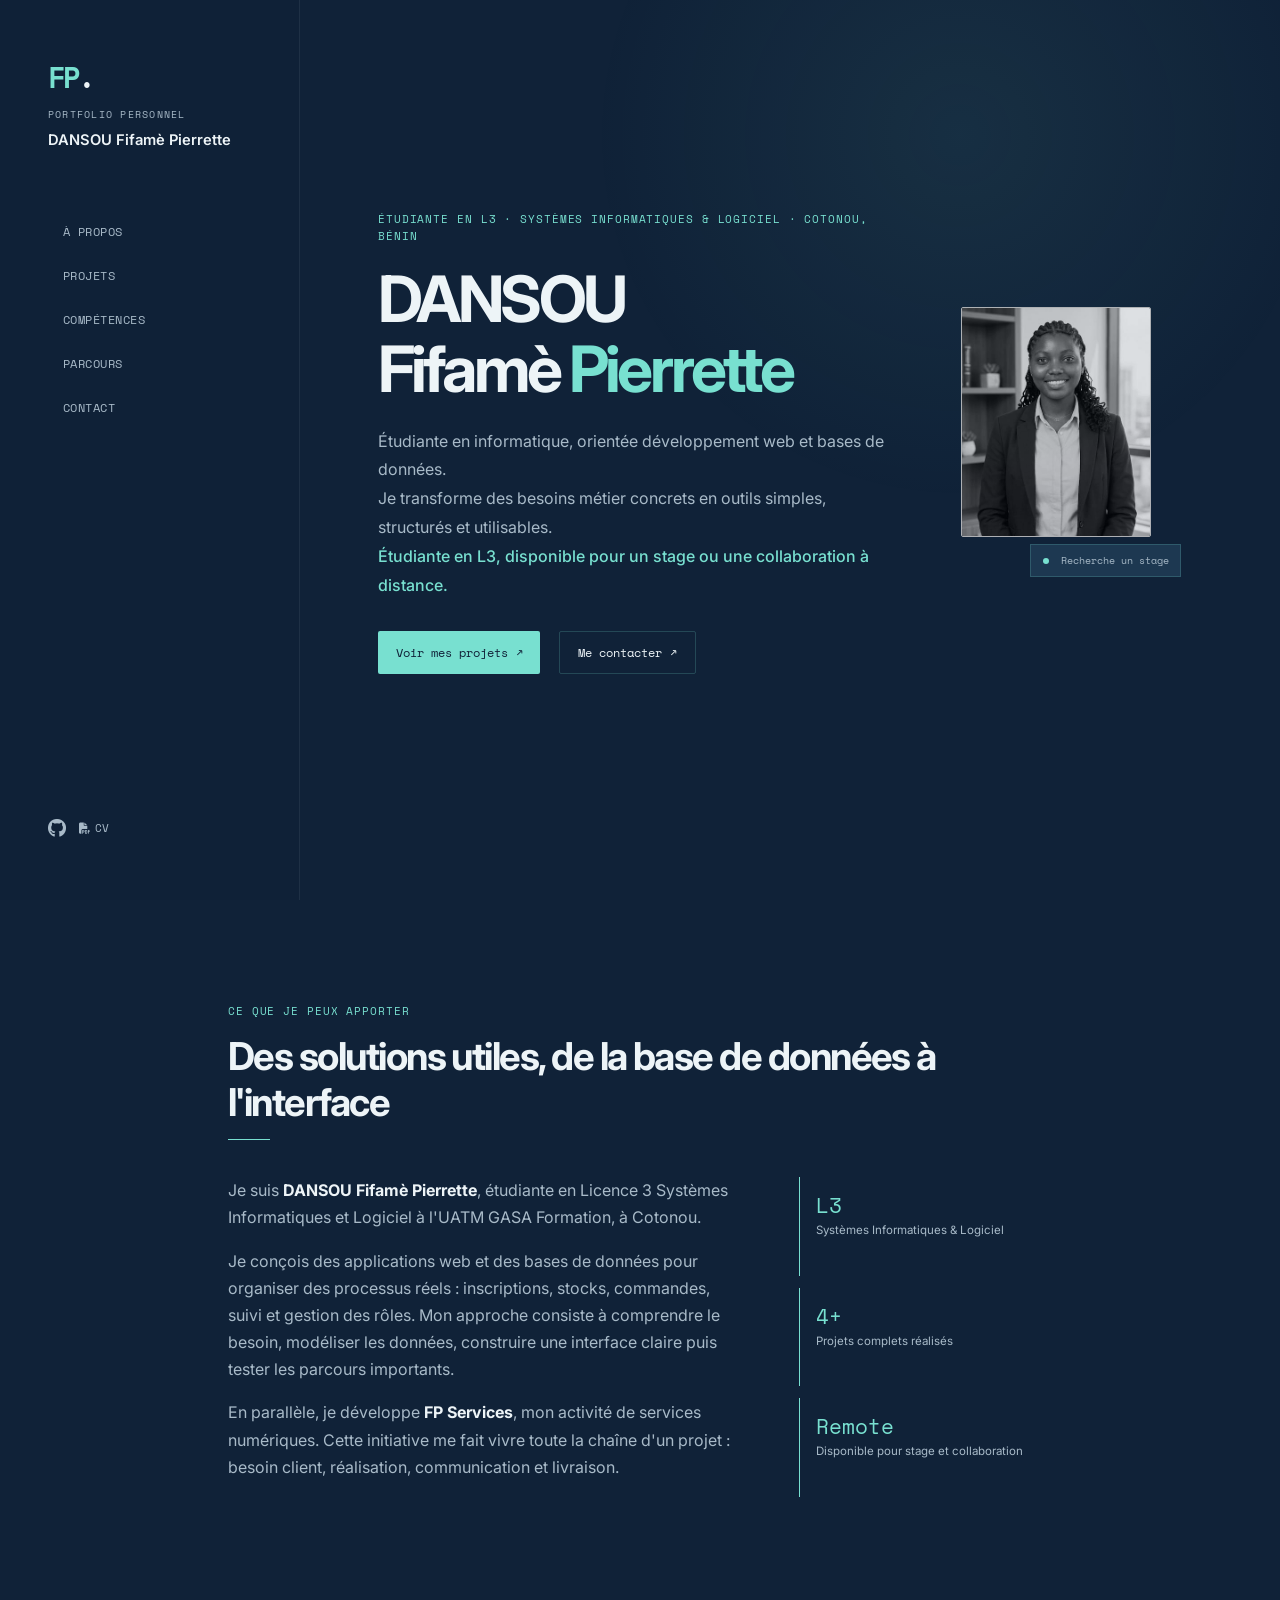
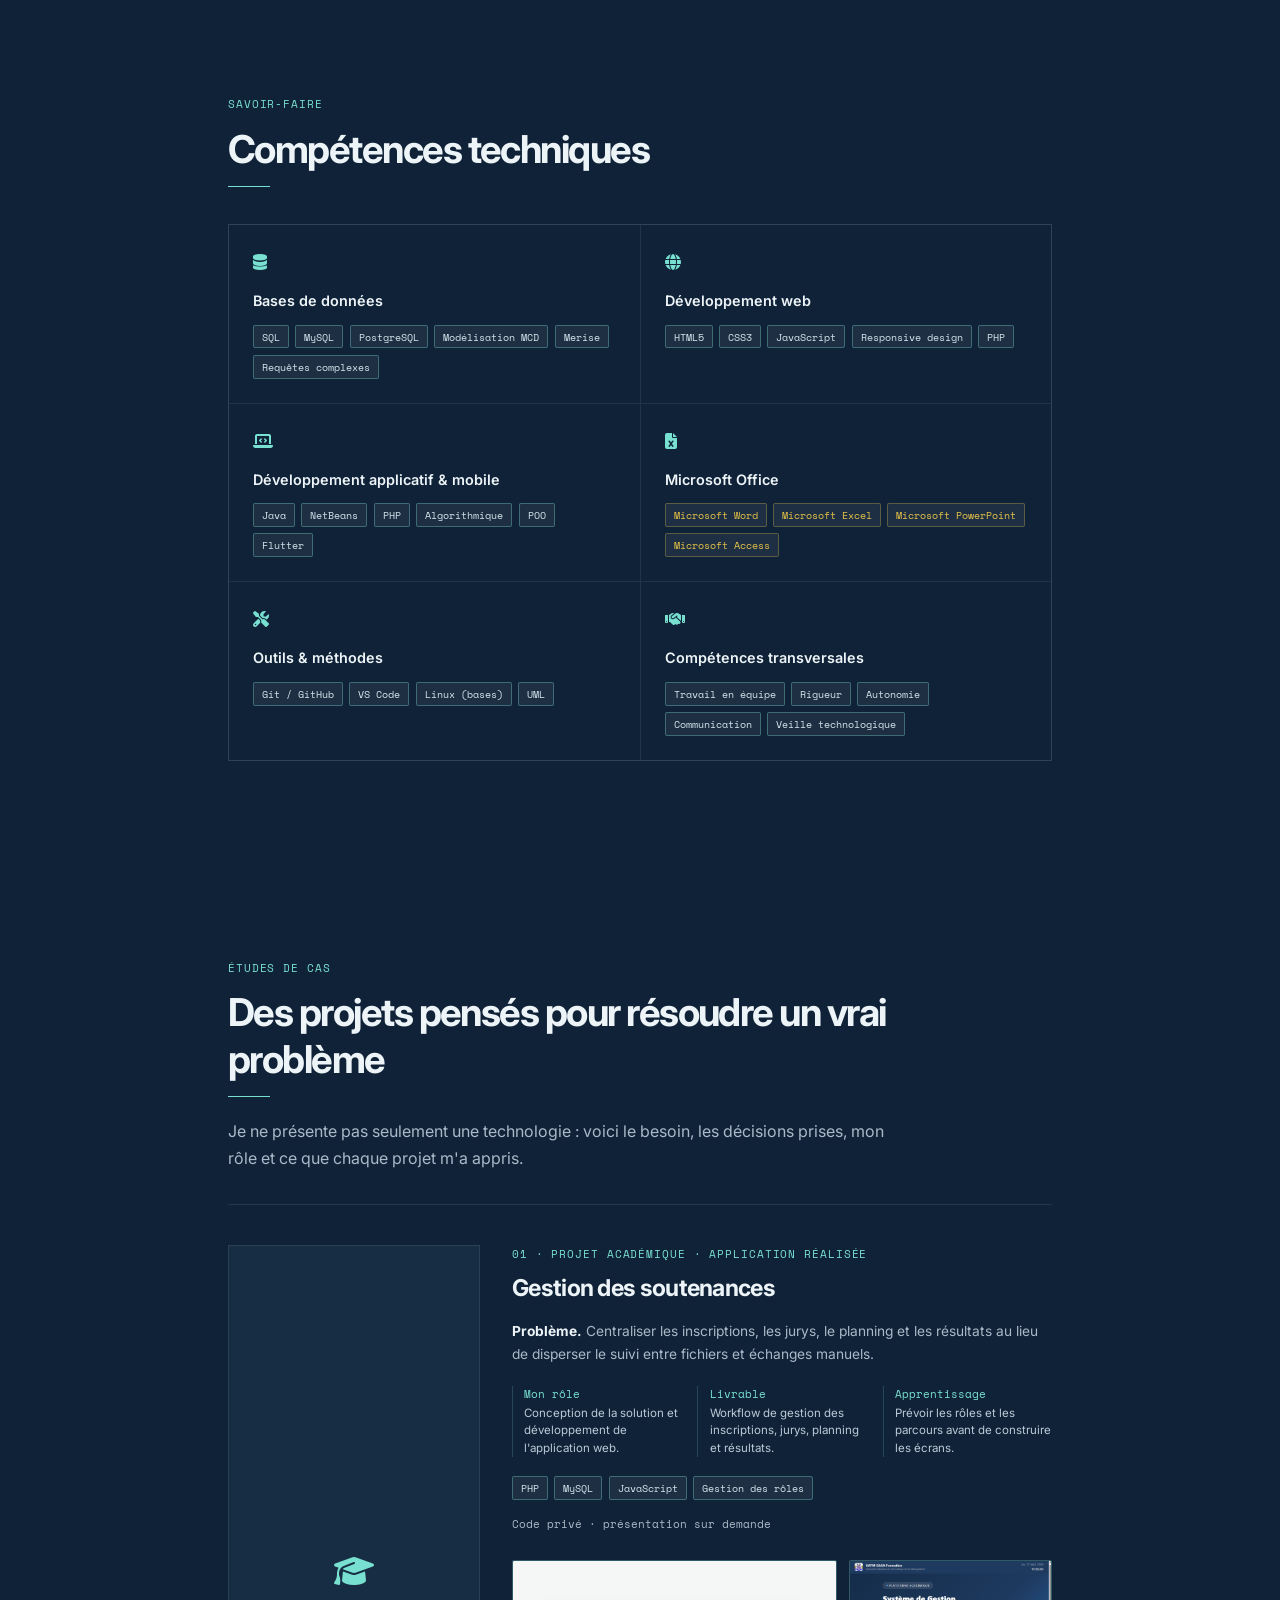
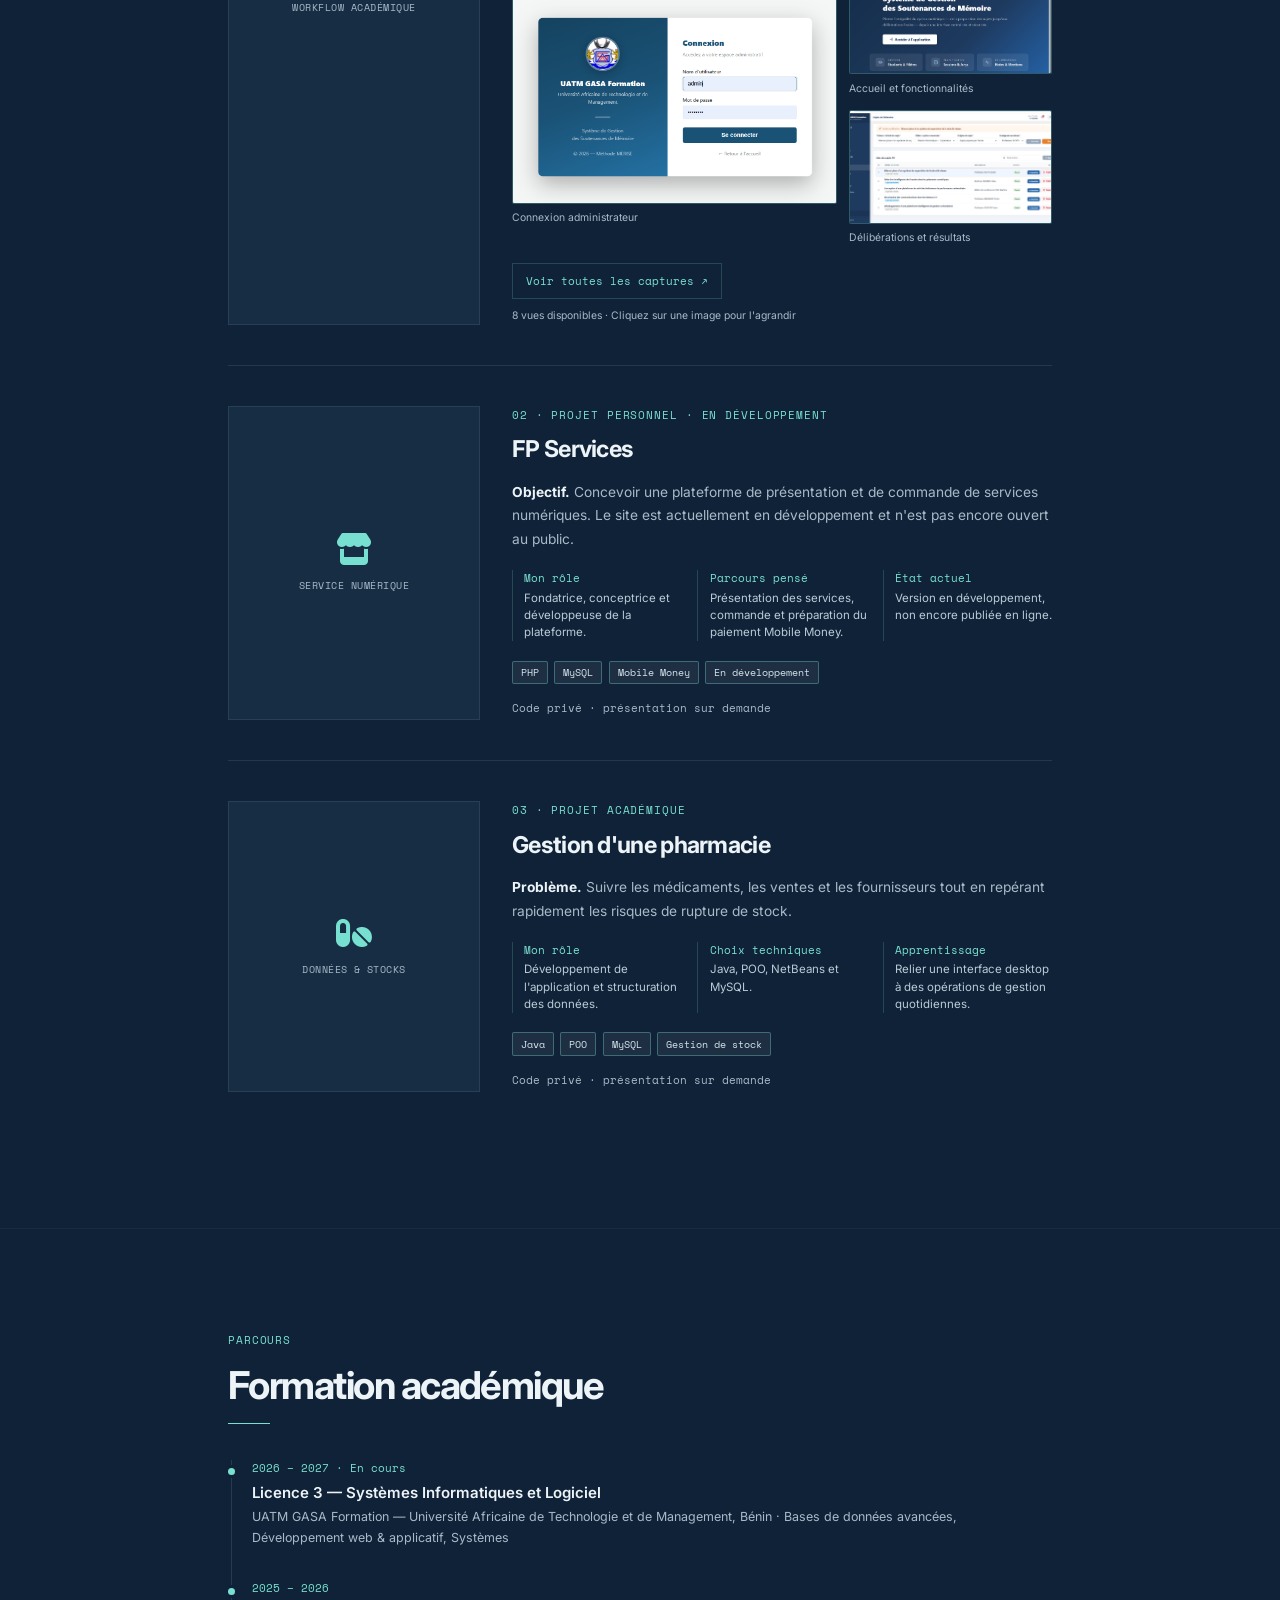
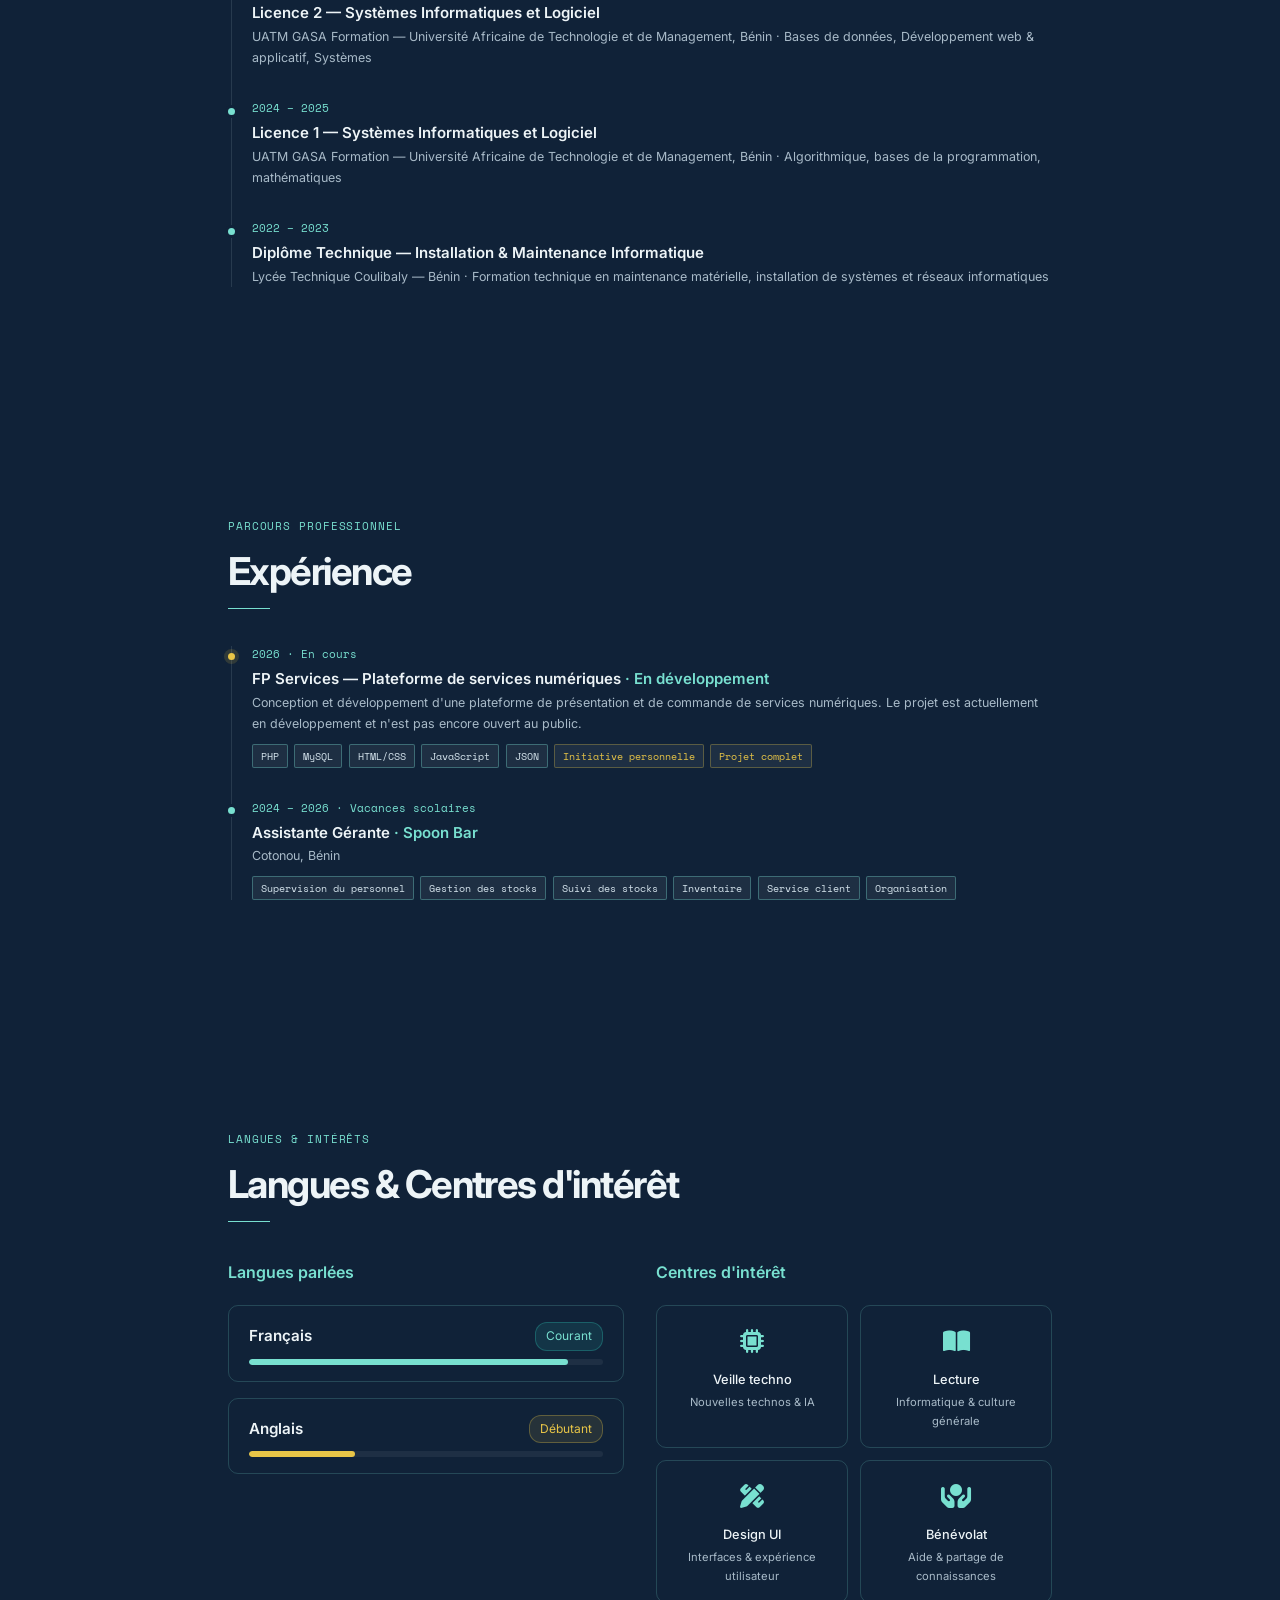
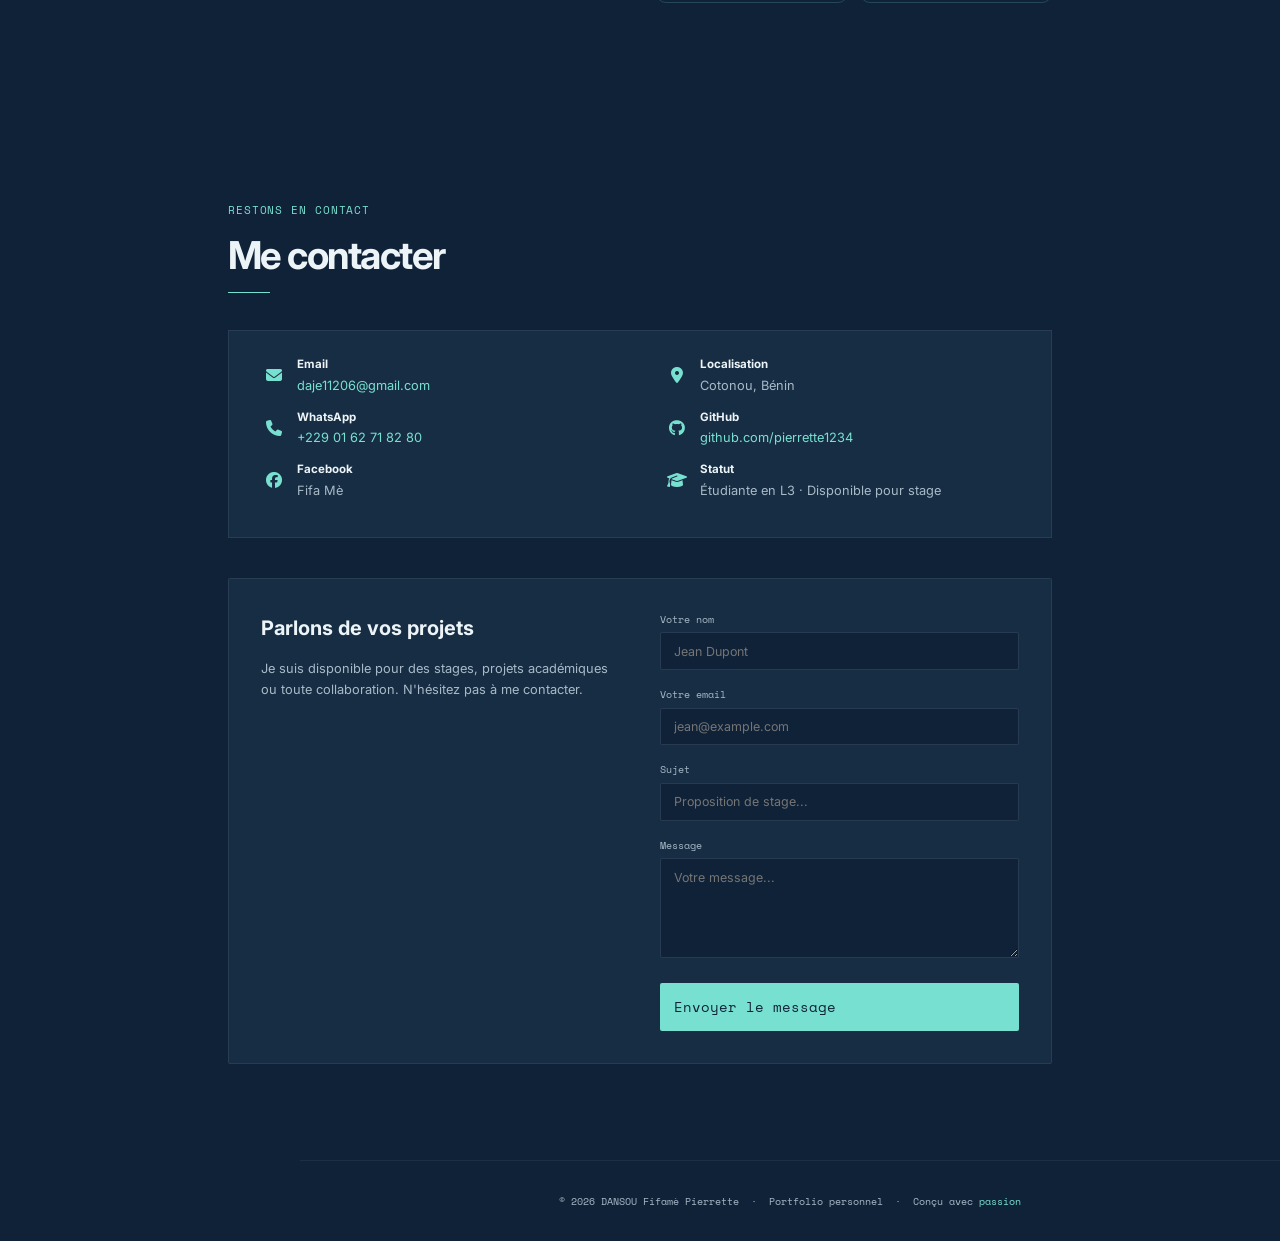
==== commit 557214c7: "amélioration" ====
--- a/index.html
+++ b/index.html
@@ -69,7 +69,7 @@
     <div class="hero-visual">
       <div class="avatar-wrap">
         <img src="photo-profil.jpeg" alt="Portrait de DANSOU Fifamè Pierrette">
-        <div class="orbit"><span></span> Disponible pour un stage</div>
+        <div class="orbit"><span></span> Recherche un stage</div>
       </div>
     </div>
   </div>
@@ -85,7 +85,7 @@
     <div class="about-text">
       <p>Je suis <strong>DANSOU Fifamè Pierrette</strong>, étudiante en Licence 3 Systèmes Informatiques et Logiciel à l'UATM GASA Formation, à Cotonou.</p>
       <p>Je conçois des applications web et des bases de données pour organiser des processus réels : inscriptions, stocks, commandes, suivi et gestion des rôles. Mon approche consiste à comprendre le besoin, modéliser les données, construire une interface claire puis tester les parcours importants.</p>
-      <p>En parallèle, je développe <strong>FP Services</strong>, mon activité de services numériques. Cette initiative me confronte à toute la chaîne d'un projet : besoin client, réalisation, communication et livraison.</p>
+      <p>En parallèle, je développe <strong>FP Services</strong>, mon activité de services numériques. Cette initiative me fait vivre toute la chaîne d'un projet : besoin client, réalisation, communication et livraison.</p>
     </div>
     <div class="about-stats">
       <div class="stat-card"><div class="stat-num">L3</div><div class="stat-label">Systèmes Informatiques & Logiciel</div></div>
@@ -123,7 +123,7 @@
         <span class="tag">CSS3</span>
         <span class="tag">JavaScript</span>
         <span class="tag">Responsive design</span>
-        <span class="tag">PHP (notions)</span>
+        <span class="tag">PHP</span>
       </div>
     </div>
 
@@ -136,7 +136,7 @@
         <span class="tag">PHP</span>
         <span class="tag">Algorithmique</span>
         <span class="tag">POO</span>
-        <span class="tag">Flutter (notions)</span>
+        <span class="tag">Flutter</span>
       </div>
     </div>
 
--- a/assets/css/style.css
+++ b/assets/css/style.css
@@ -185,15 +185,16 @@
   .nav-profile, .nav-links, .nav-actions { display: none; }
   .hamburger { display: flex; margin-left: auto; flex-direction: column; gap: 4px; padding: .4rem; background: transparent; border: 0; }
   .hamburger span { display: block; width: 22px; height: 2px; background: var(--accent); }
-  .mobile-menu { position: fixed; top: 68px; left: 0; right: 0; bottom: 0; z-index: 999; display: none; flex-direction: column; align-items: center; justify-content: center; gap: .8rem; background: var(--bg); }
+  .mobile-menu { position: fixed; top: 78px; left: 1rem; right: 1rem; bottom: auto; z-index: 999; display: none; max-height: calc(100vh - 100px); overflow-y: auto; flex-direction: column; align-items: stretch; justify-content: flex-start; gap: .2rem; padding: .8rem; background: rgba(23,45,67,.98); border: 1px solid var(--border); box-shadow: 0 14px 35px rgba(0,0,0,.3); }
   .mobile-menu.open { display: flex; animation: menu-in .25s ease both; }
   @keyframes menu-in { from { opacity: 0; transform: translateY(-8px); } to { opacity: 1; transform: translateY(0); } }
   .hamburger span { transition: transform .2s, opacity .2s; }
   .hamburger.open span:nth-child(1) { transform: translateY(6px) rotate(45deg); }
   .hamburger.open span:nth-child(2) { opacity: 0; }
   .hamburger.open span:nth-child(3) { transform: translateY(-6px) rotate(-45deg); }
-  .mobile-menu a { color: var(--text); text-decoration: none; font: .8rem 'Space Mono', monospace; text-transform: uppercase; padding: .7rem; }
-  .mobile-menu a:hover { color: var(--accent); }
+  .mobile-menu a { color: var(--text); text-decoration: none; font: .8rem 'Space Mono', monospace; text-transform: uppercase; padding: .75rem 1rem; border-bottom: 1px solid rgba(136,153,170,.12); }
+  .mobile-menu a:last-child { border-bottom: 0; }
+  .mobile-menu a:hover { color: var(--accent); background: rgba(120,224,208,.06); }
   body > div[style*="padding"], footer { margin-left: 0; }
   section { padding: 5rem 1.2rem 3rem; }
   #hero { min-height: auto; padding-top: 8rem; }
@@ -217,3 +218,9 @@
   .coords-grid { grid-template-columns: 1fr; padding: 1.3rem; }
   .contact-wrap { padding: 1.3rem; }
 }
+@media (max-width: 520px) {
+  .about-stats { grid-template-columns: 1fr; }
+  .hero-name { font-size: 2.35rem; }
+  .section-title { font-size: 1.7rem; }
+  .case-content h3 { font-size: 1.25rem; }
+}
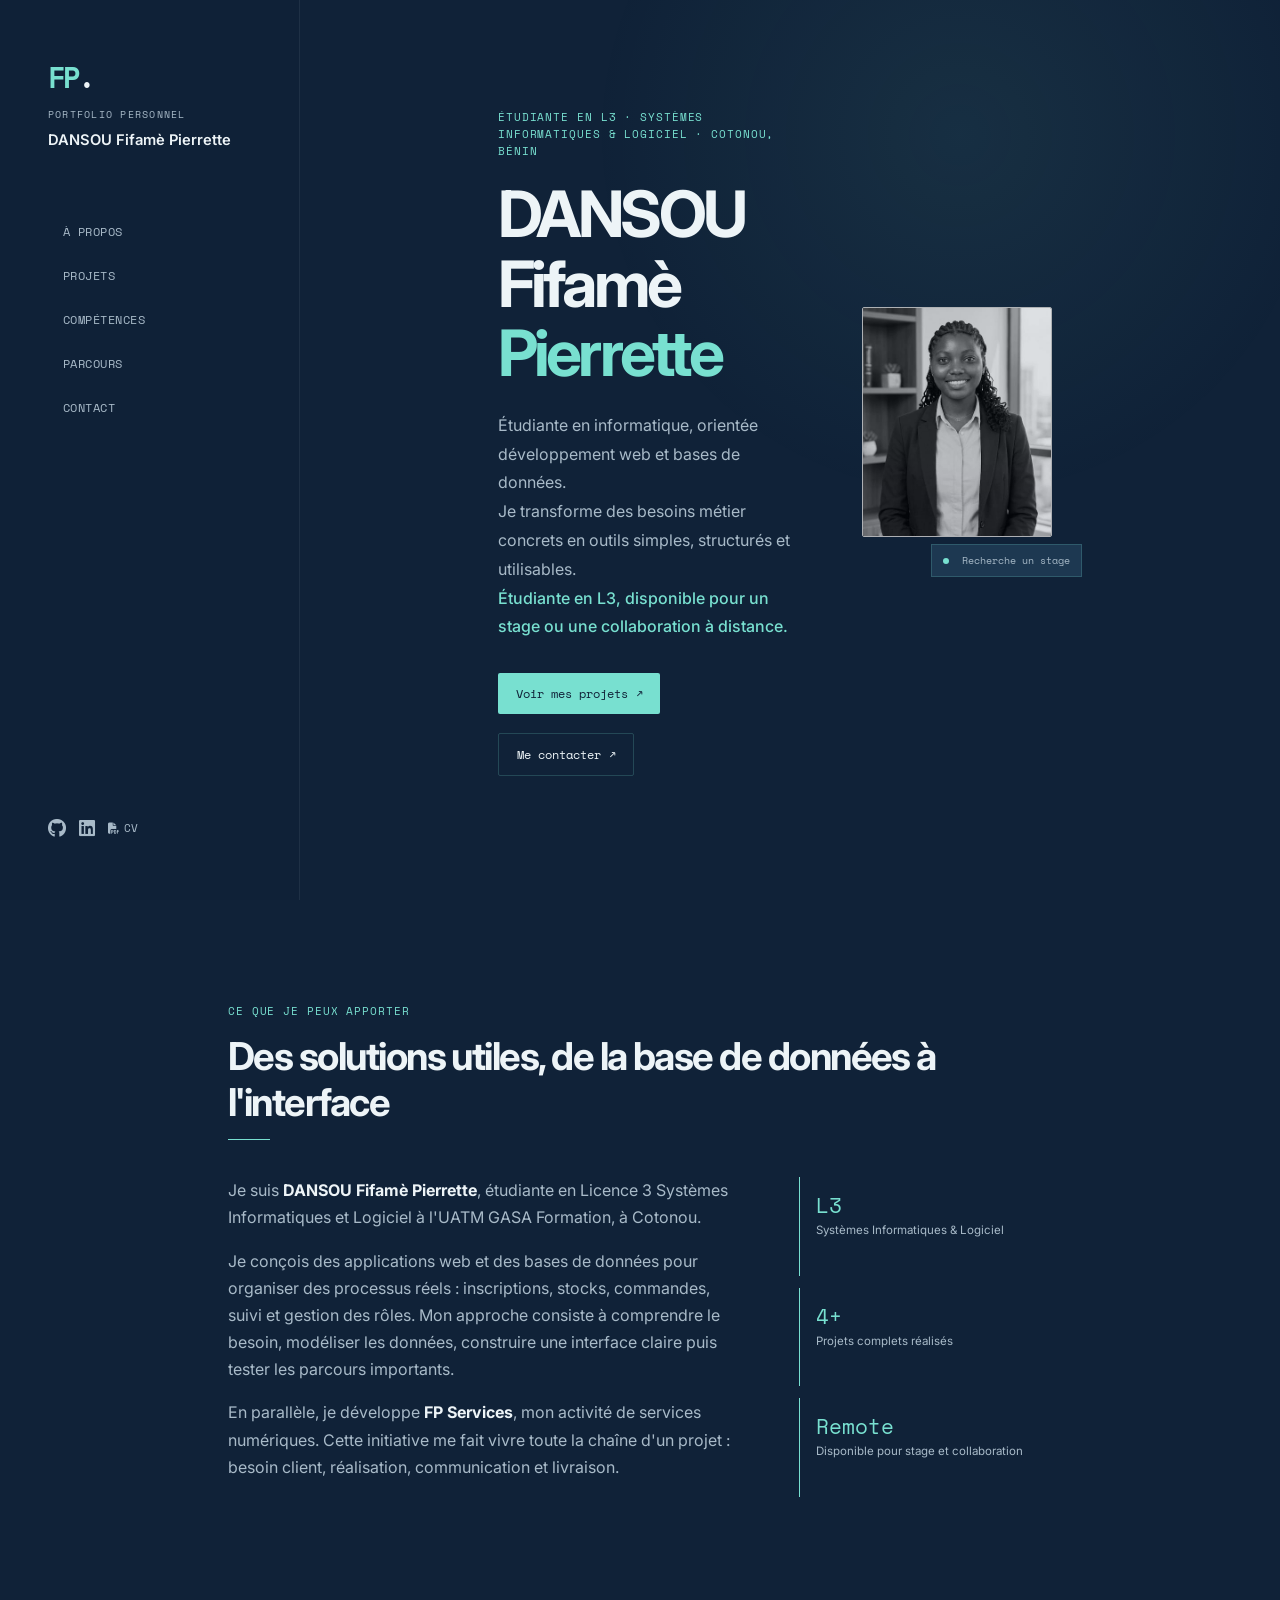
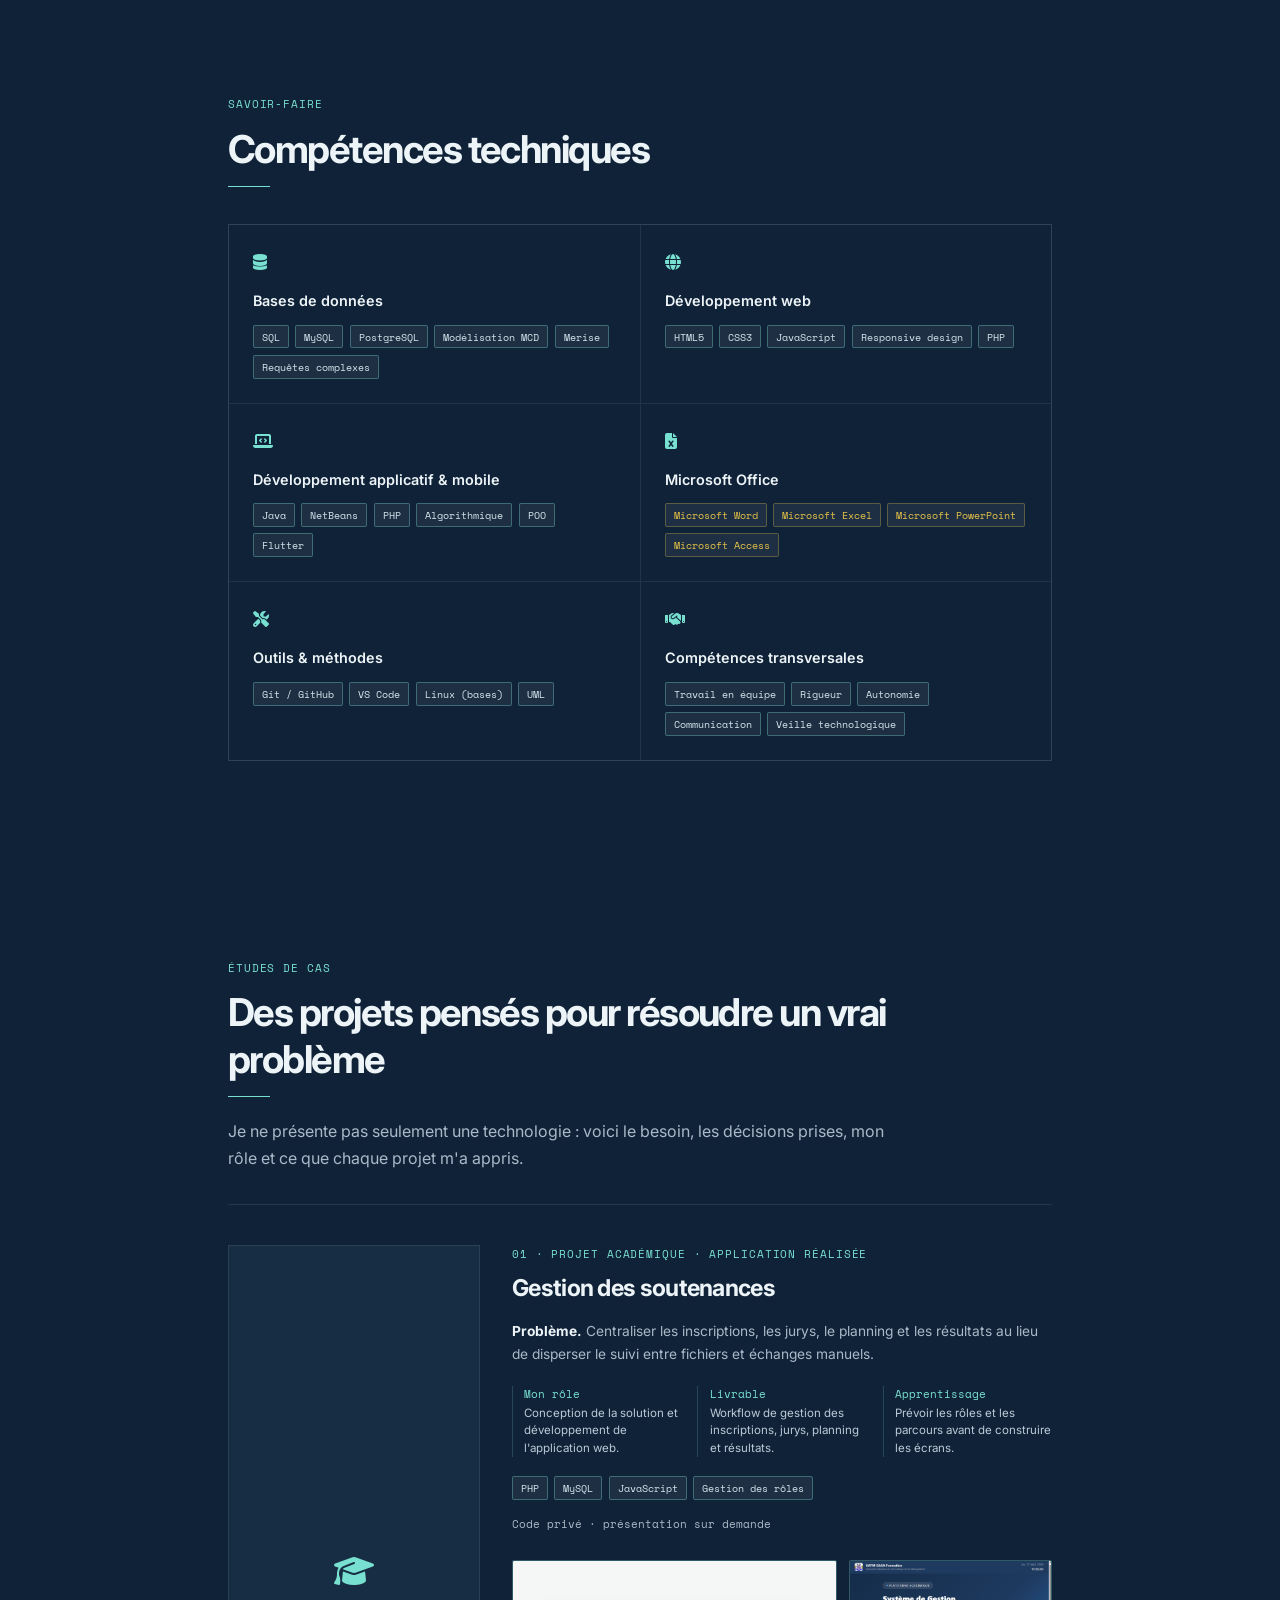
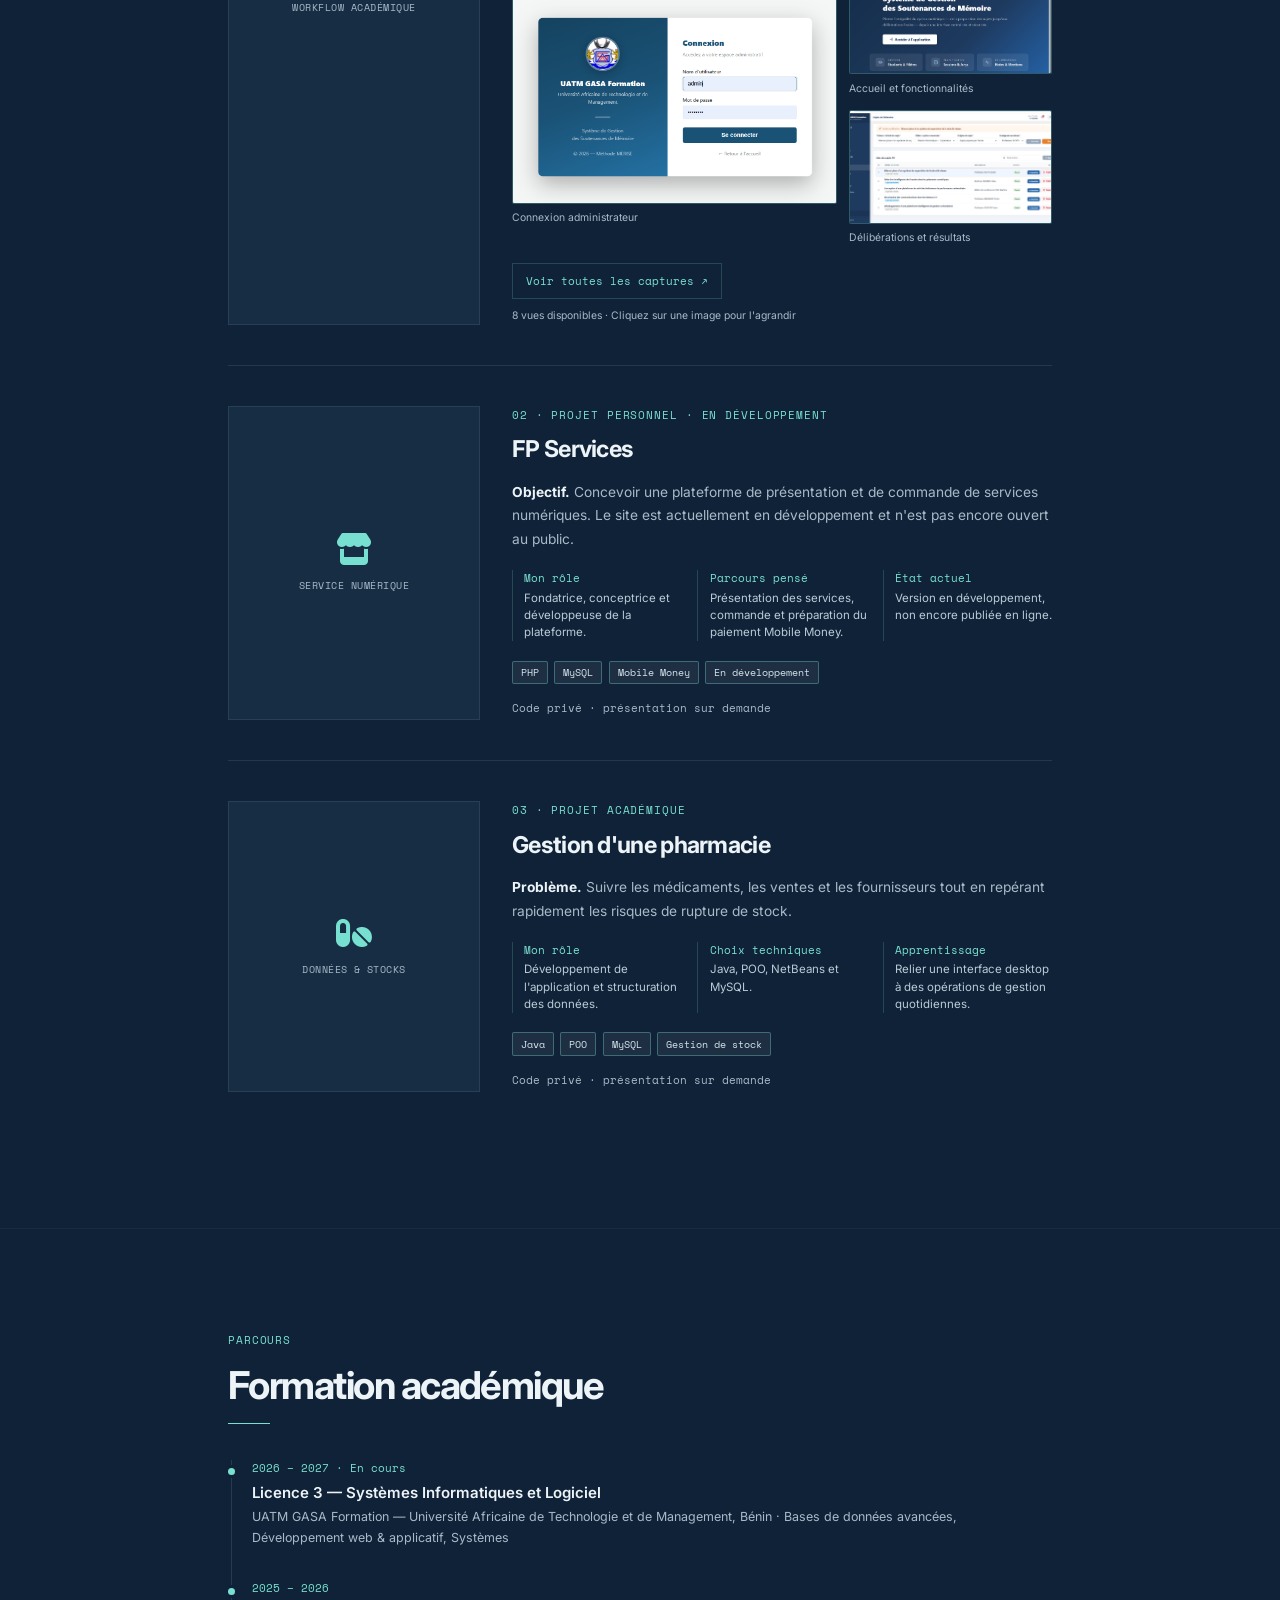
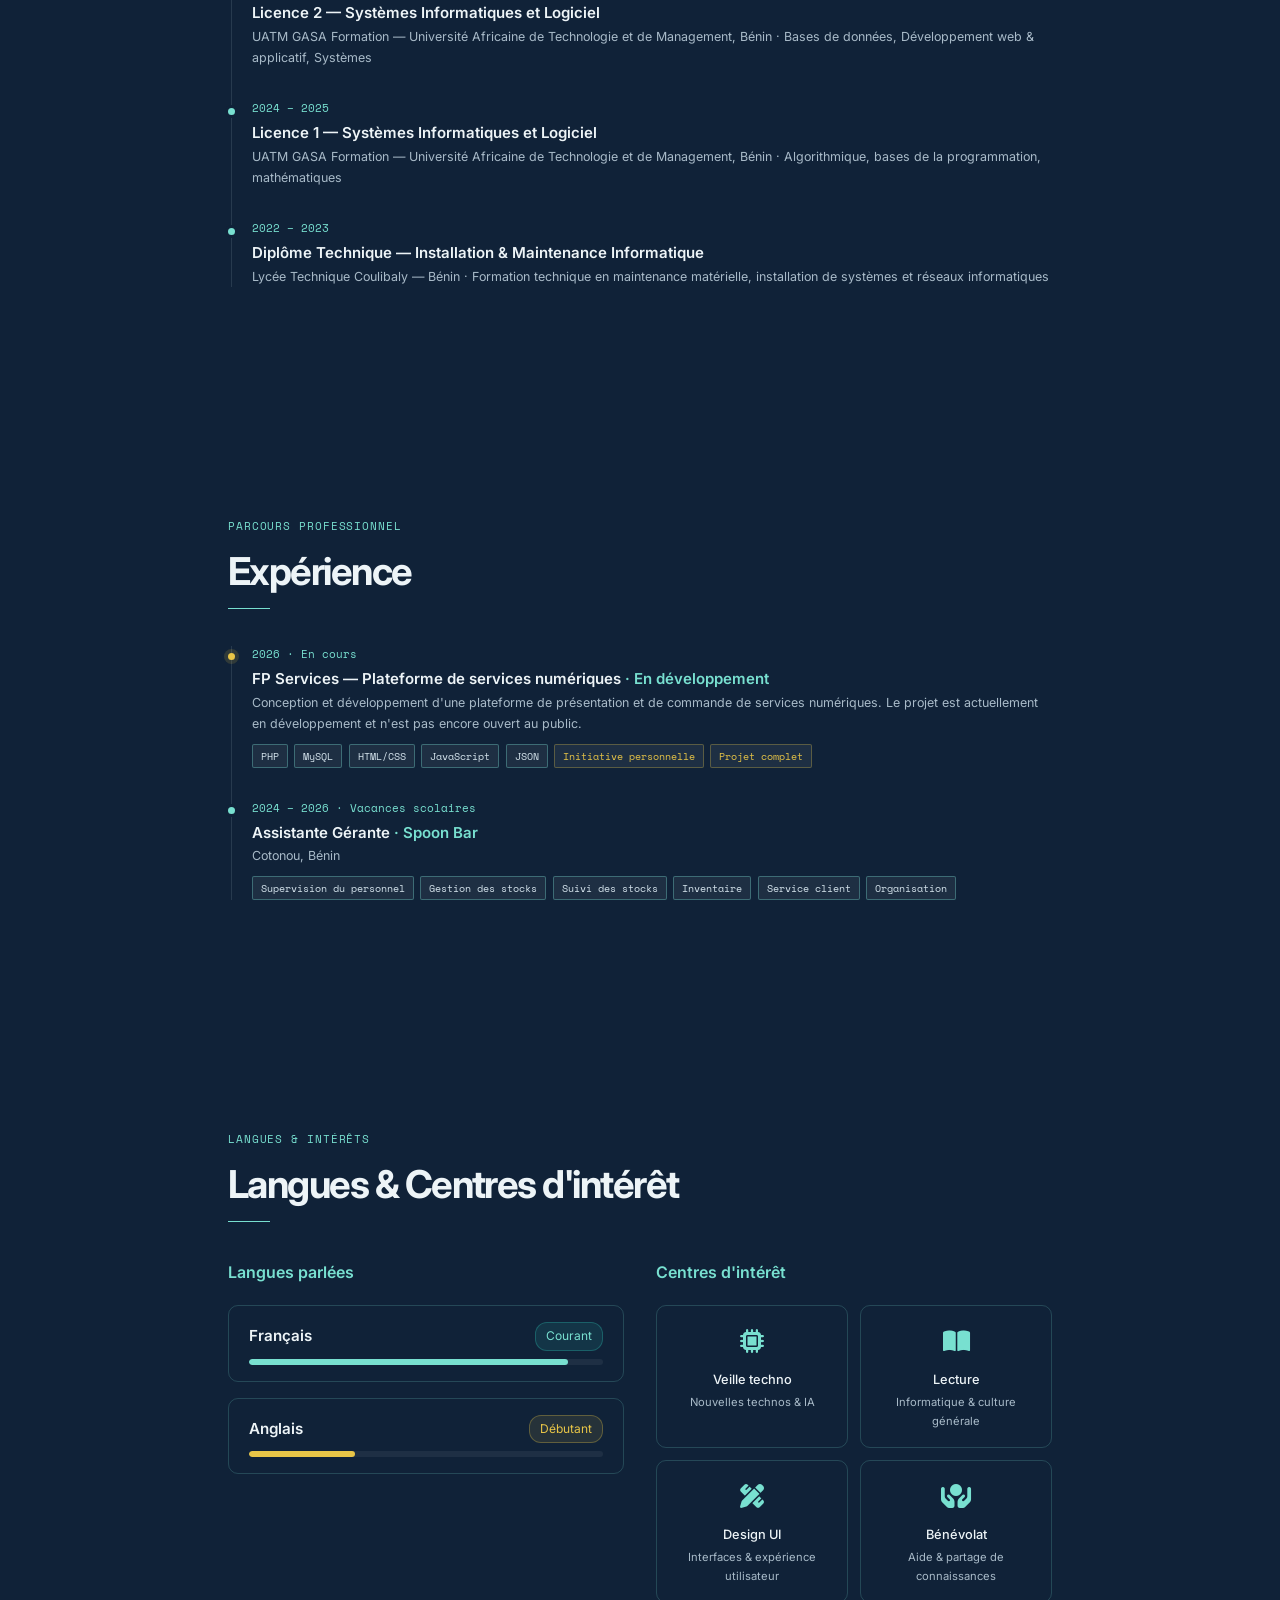
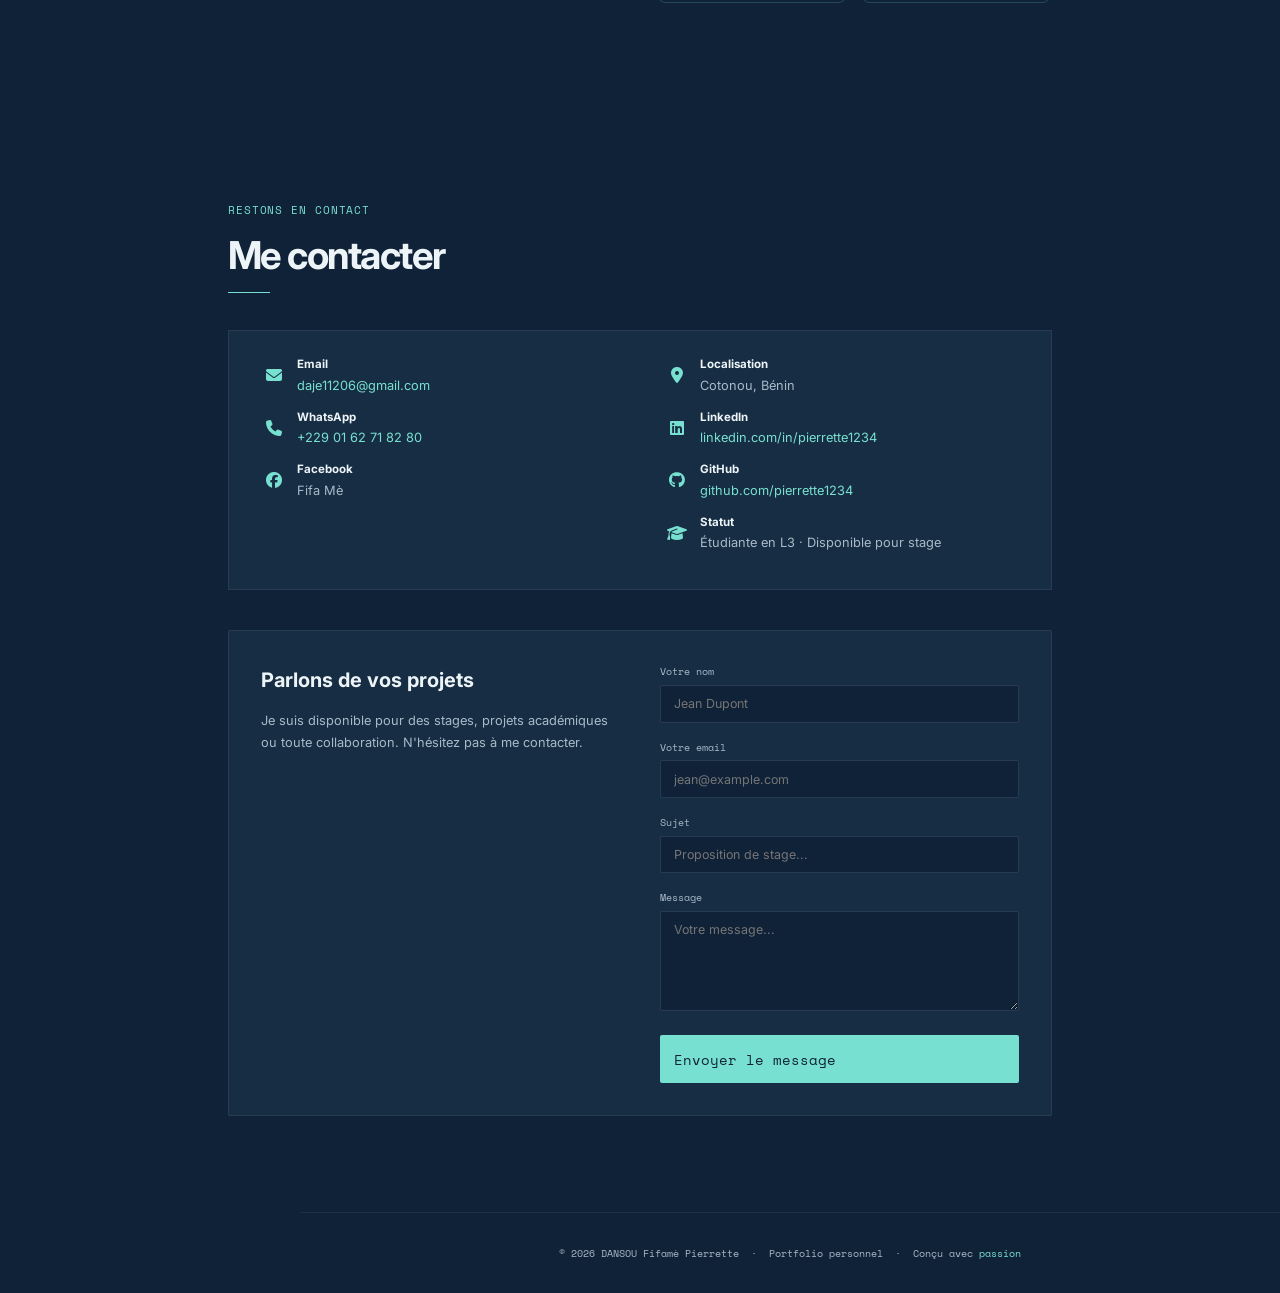
==== commit 209e7fac: "Améliorations portfolio:  ajout LinkedIn, amélioration CV PDF, optimisation responsivité" ====
--- a/index.html
+++ b/index.html
@@ -31,6 +31,7 @@
   </ul>
   <div class="nav-actions">
     <a href="https://github.com/pierrette1234" target="_blank" class="nav-github" aria-label="GitHub"><i class="fa-brands fa-github"></i></a>
+    <a href="https://linkedin.com/in/pierrette1234" target="_blank" class="nav-github" aria-label="LinkedIn"><i class="fa-brands fa-linkedin"></i></a>
     <a href="cv-pro.html" class="nav-cv" aria-label="Voir le CV"><i class="fa-solid fa-file-pdf"></i><span>CV</span></a>
   </div>
   <button class="hamburger" id="hamburger" aria-label="Menu">
@@ -46,6 +47,7 @@
   <a href="#parcours" onclick="closeMenu()"><i class="fa-solid fa-graduation-cap" style="margin-right:10px;color:var(--accent);"></i>Parcours</a>
   <a href="#contact"   onclick="closeMenu()"><i class="fa-solid fa-envelope" style="margin-right:10px;color:var(--accent);"></i>Contact</a>
   <a href="https://github.com/pierrette1234" target="_blank" onclick="closeMenu()" style="color:var(--accent);font-size:1.3rem;margin-top:0.5rem;"><i class="fa-brands fa-github" style="margin-right:10px;"></i>GitHub</a>
+  <a href="https://linkedin.com/in/pierrette1234" target="_blank" onclick="closeMenu()" style="color:var(--accent);font-size:1.3rem;margin-top:0.5rem;"><i class="fa-brands fa-linkedin" style="margin-right:10px;"></i>LinkedIn</a>
   <a href="cv-pro.html" onclick="closeMenu()" style="color:var(--accent);font-size:1.3rem;margin-top:0.5rem;"><i class="fa-solid fa-file-pdf" style="margin-right:10px;"></i>Voir mon CV</a>
 </div>
 
@@ -407,6 +409,13 @@
         </div>
       </div>
       <div class="contact-item">
+        <div class="contact-item-icon"><i class="fa-brands fa-linkedin"></i></div>
+        <div class="contact-item-text">
+          <strong>LinkedIn</strong>
+          <a href="https://linkedin.com/in/pierrette1234" target="_blank" style="color:var(--accent);text-decoration:none;">linkedin.com/in/pierrette1234</a>
+        </div>
+      </div>
+      <div class="contact-item">
         <div class="contact-item-icon"><i class="fa-brands fa-github"></i></div>
         <div class="contact-item-text">
           <strong>GitHub</strong>
--- a/assets/css/style.css
+++ b/assets/css/style.css
@@ -9,7 +9,7 @@
   --border: rgba(120,224,208,0.2);
 }
 * { margin: 0; padding: 0; box-sizing: border-box; }
-html { scroll-behavior: smooth; }
+html { scroll-behavior: smooth; scroll-padding-top: 80px; }
 body {
   background: var(--bg); color: var(--text); font-family: 'Inter', sans-serif;
   font-size: 16px; line-height: 1.7;
@@ -45,7 +45,7 @@
 
 /* CONTENU */
 body > div[style*="padding"] { padding: 0 !important; margin-left: 300px; }
-section { max-width: 920px; margin: 0 auto; padding: 6rem 3rem; }
+section { max-width: 920px; margin: 0 auto; padding: 6rem 3rem; width: calc(100% - 300px); }
 #hero { min-height: 100vh; display: flex; align-items: center; padding-top: 5rem; }
 .hero-inner { display: grid; grid-template-columns: 1.45fr .75fr; gap: 3.5rem; align-items: center; }
 .hero-tag, .section-label, .case-kicker { color: var(--accent); font: 0.7rem 'Space Mono', monospace; letter-spacing: 0.08em; text-transform: uppercase; }
@@ -170,16 +170,7 @@
 .form-submit { width: 100%; cursor: pointer; border: none; font-size: .9rem; padding: .85rem; }
 .coords-grid { display: grid; grid-template-columns: 1fr 1fr; gap: 1rem 3rem; background: var(--panel); border: 1px solid rgba(136,153,170,.15); padding: 1.5rem 2rem; }
 
-@media (max-width: 900px) {
-  nav { width: 220px; padding: 2.5rem 1.8rem; }
-  body > div[style*="padding"], footer { margin-left: 220px; }
-  section { padding-left: 2rem; padding-right: 2rem; }
-}
-@media (prefers-reduced-motion: reduce) {
-  *, *::before, *::after { scroll-behavior: auto !important; transition-duration: .01ms !important; animation-duration: .01ms !important; animation-iteration-count: 1 !important; }
-  .js .case-study, .js .skill-card, .js .timeline-item { opacity: 1; transform: none; }
-}
-@media (max-width: 700px) {
+@media (max-width: 1100px) {
   nav { position: fixed; right: 0; bottom: auto; width: 100%; height: 68px; padding: 0 1.2rem; flex-direction: row; align-items: center; border-right: 0; border-bottom: 1px solid rgba(136,153,170,.12); }
   .nav-logo { margin: 0; font-size: 1.4rem; }
   .nav-profile, .nav-links, .nav-actions { display: none; }
@@ -196,7 +187,7 @@
   .mobile-menu a:last-child { border-bottom: 0; }
   .mobile-menu a:hover { color: var(--accent); background: rgba(120,224,208,.06); }
   body > div[style*="padding"], footer { margin-left: 0; }
-  section { padding: 5rem 1.2rem 3rem; }
+  section { max-width: 920px; width: 100%; margin: 0 auto; padding-left: 3rem; padding-right: 3rem; }
   #hero { min-height: auto; padding-top: 8rem; }
   .hero-inner { grid-template-columns: 1fr; gap: 2rem; }
   .hero-visual { order: -1; justify-content: flex-start; }
@@ -218,6 +209,50 @@
   .coords-grid { grid-template-columns: 1fr; padding: 1.3rem; }
   .contact-wrap { padding: 1.3rem; }
 }
+@media (prefers-reduced-motion: reduce) {
+  *, *::before, *::after { scroll-behavior: auto !important; transition-duration: .01ms !important; animation-duration: .01ms !important; animation-iteration-count: 1 !important; }
+  .js .case-study, .js .skill-card, .js .timeline-item { opacity: 1; transform: none; }
+}
+@media (max-width: 700px) {
+  html { scroll-padding-top: 80px; }
+  nav { position: fixed; right: 0; bottom: auto; width: 100%; height: 68px; padding: 0 1.2rem; flex-direction: row; align-items: center; border-right: 0; border-bottom: 1px solid rgba(136,153,170,.12); }
+  .nav-logo { margin: 0; font-size: 1.4rem; }
+  .nav-profile, .nav-links, .nav-actions { display: none; }
+  .hamburger { display: flex; margin-left: auto; flex-direction: column; gap: 4px; padding: .4rem; background: transparent; border: 0; }
+  .hamburger span { display: block; width: 22px; height: 2px; background: var(--accent); }
+  .mobile-menu { position: fixed; top: 78px; left: 1rem; right: 1rem; bottom: auto; z-index: 999; display: none; max-height: calc(100vh - 100px); overflow-y: auto; flex-direction: column; align-items: stretch; justify-content: flex-start; gap: .2rem; padding: .8rem; background: rgba(23,45,67,.98); border: 1px solid var(--border); box-shadow: 0 14px 35px rgba(0,0,0,.3); }
+  .mobile-menu.open { display: flex; animation: menu-in .25s ease both; }
+  @keyframes menu-in { from { opacity: 0; transform: translateY(-8px); } to { opacity: 1; transform: translateY(0); } }
+  .hamburger span { transition: transform .2s, opacity .2s; }
+  .hamburger.open span:nth-child(1) { transform: translateY(6px) rotate(45deg); }
+  .hamburger.open span:nth-child(2) { opacity: 0; }
+  .hamburger.open span:nth-child(3) { transform: translateY(-6px) rotate(-45deg); }
+  .mobile-menu a { color: var(--text); text-decoration: none; font: .8rem 'Space Mono', monospace; text-transform: uppercase; padding: .75rem 1rem; border-bottom: 1px solid rgba(136,153,170,.12); }
+  .mobile-menu a:last-child { border-bottom: 0; }
+  .mobile-menu a:hover { color: var(--accent); background: rgba(120,224,208,.06); }
+  body > div[style*="padding"], footer { margin-left: 0; }
+  section { padding: 6rem 1.2rem 3rem; }
+  #hero { min-height: auto; padding-top: 10rem; }
+  .hero-inner { grid-template-columns: 1fr; gap: 2rem; }
+  .hero-visual { order: -1; justify-content: flex-start; }
+  .avatar-wrap { width: 150px; height: 190px; }
+  .avatar-wrap img { width: 135px; height: 165px; }
+  .orbit { right: auto; left: 70px; bottom: 0; }
+  .hero-btns { gap: .7rem; }
+  .about-grid, .contact-wrap { grid-template-columns: 1fr; gap: 1.5rem; }
+  .about-stats { grid-template-columns: repeat(3, 1fr); }
+  .skills-grid { grid-template-columns: 1fr; }
+  .case-study { grid-template-columns: 1fr; gap: 1.3rem; padding: 2rem 0; }
+  .case-visual { min-height: 135px; }
+  .case-details { grid-template-columns: 1fr; gap: .7rem; }
+  .project-gallery { grid-template-columns: 1fr; gap: 1rem; }
+  .project-gallery .gallery-featured { grid-row: auto; }
+  .gallery-modal { padding: 2rem 3rem; }
+  .gallery-prev { left: .5rem; }
+  .gallery-next { right: .5rem; }
+  .coords-grid { grid-template-columns: 1fr; padding: 1.3rem; }
+  .contact-wrap { padding: 1.3rem; }
+}
 @media (max-width: 520px) {
   .about-stats { grid-template-columns: 1fr; }
   .hero-name { font-size: 2.35rem; }
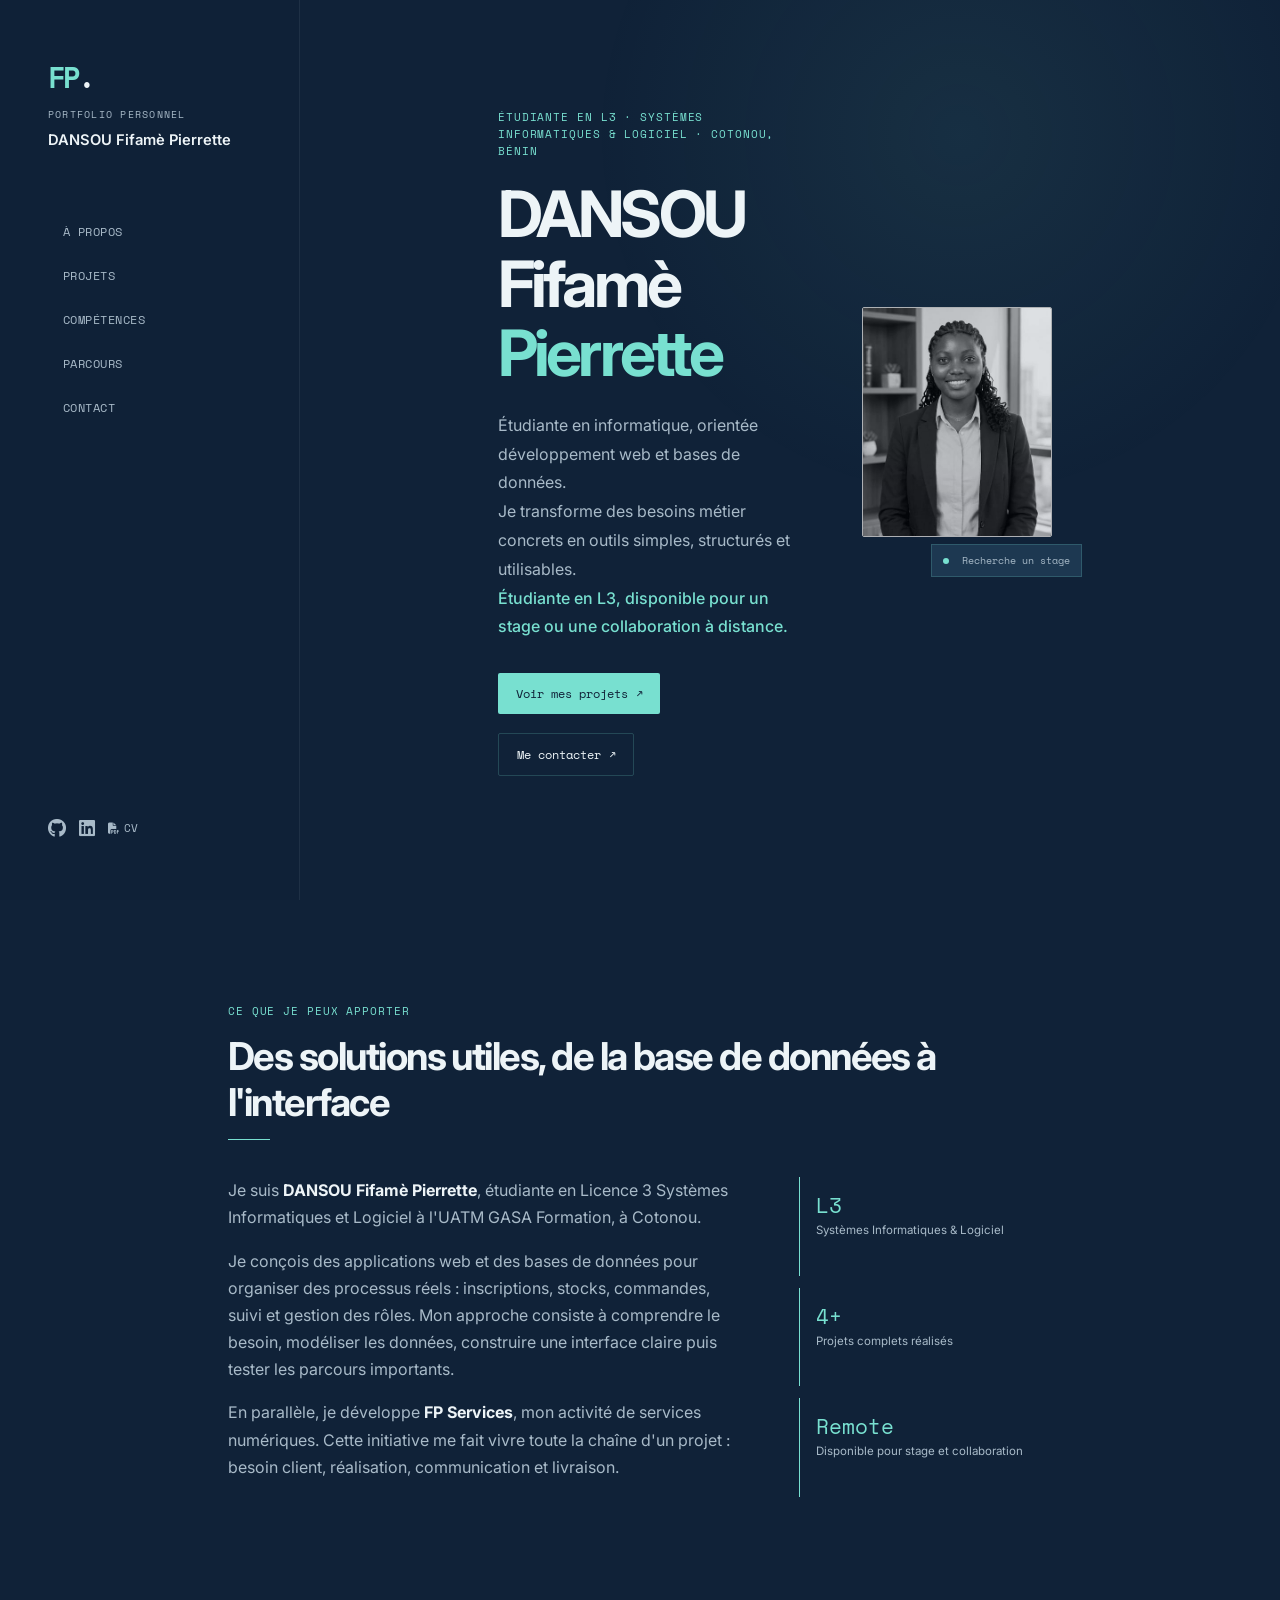
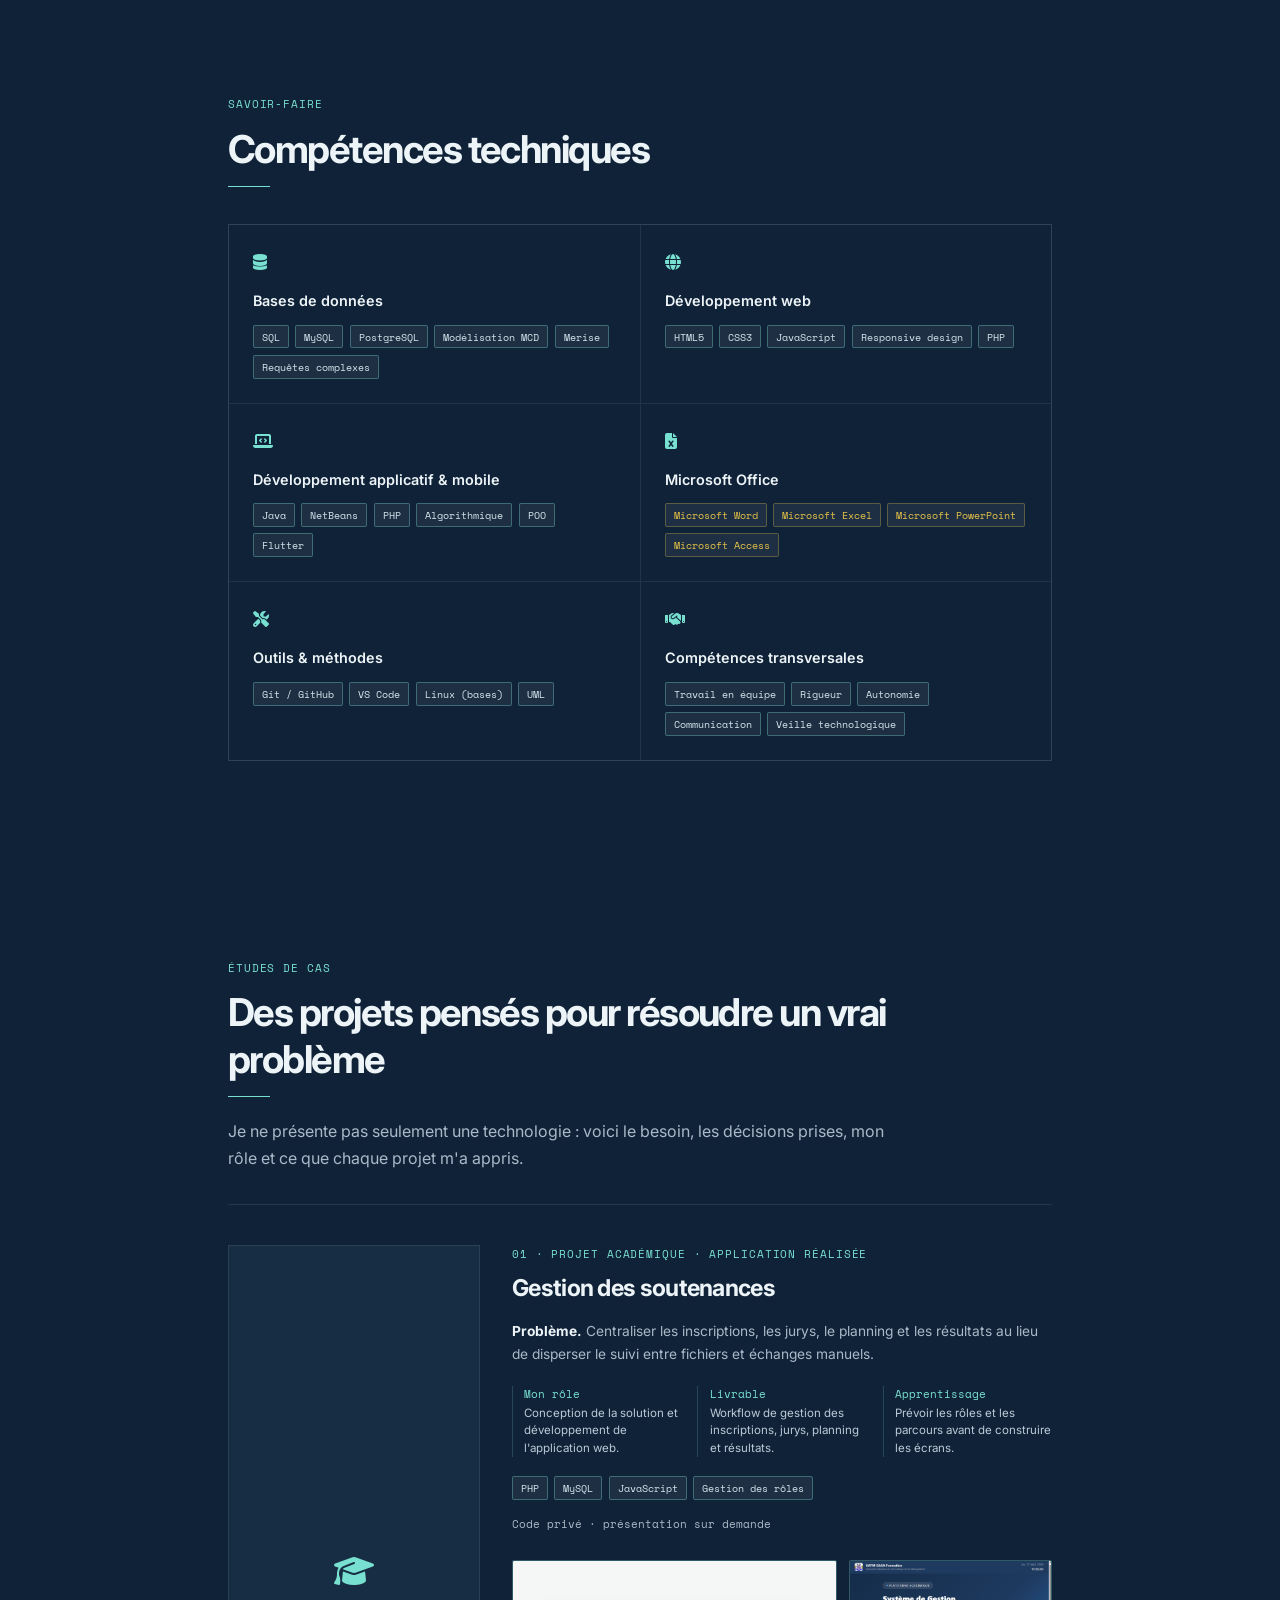
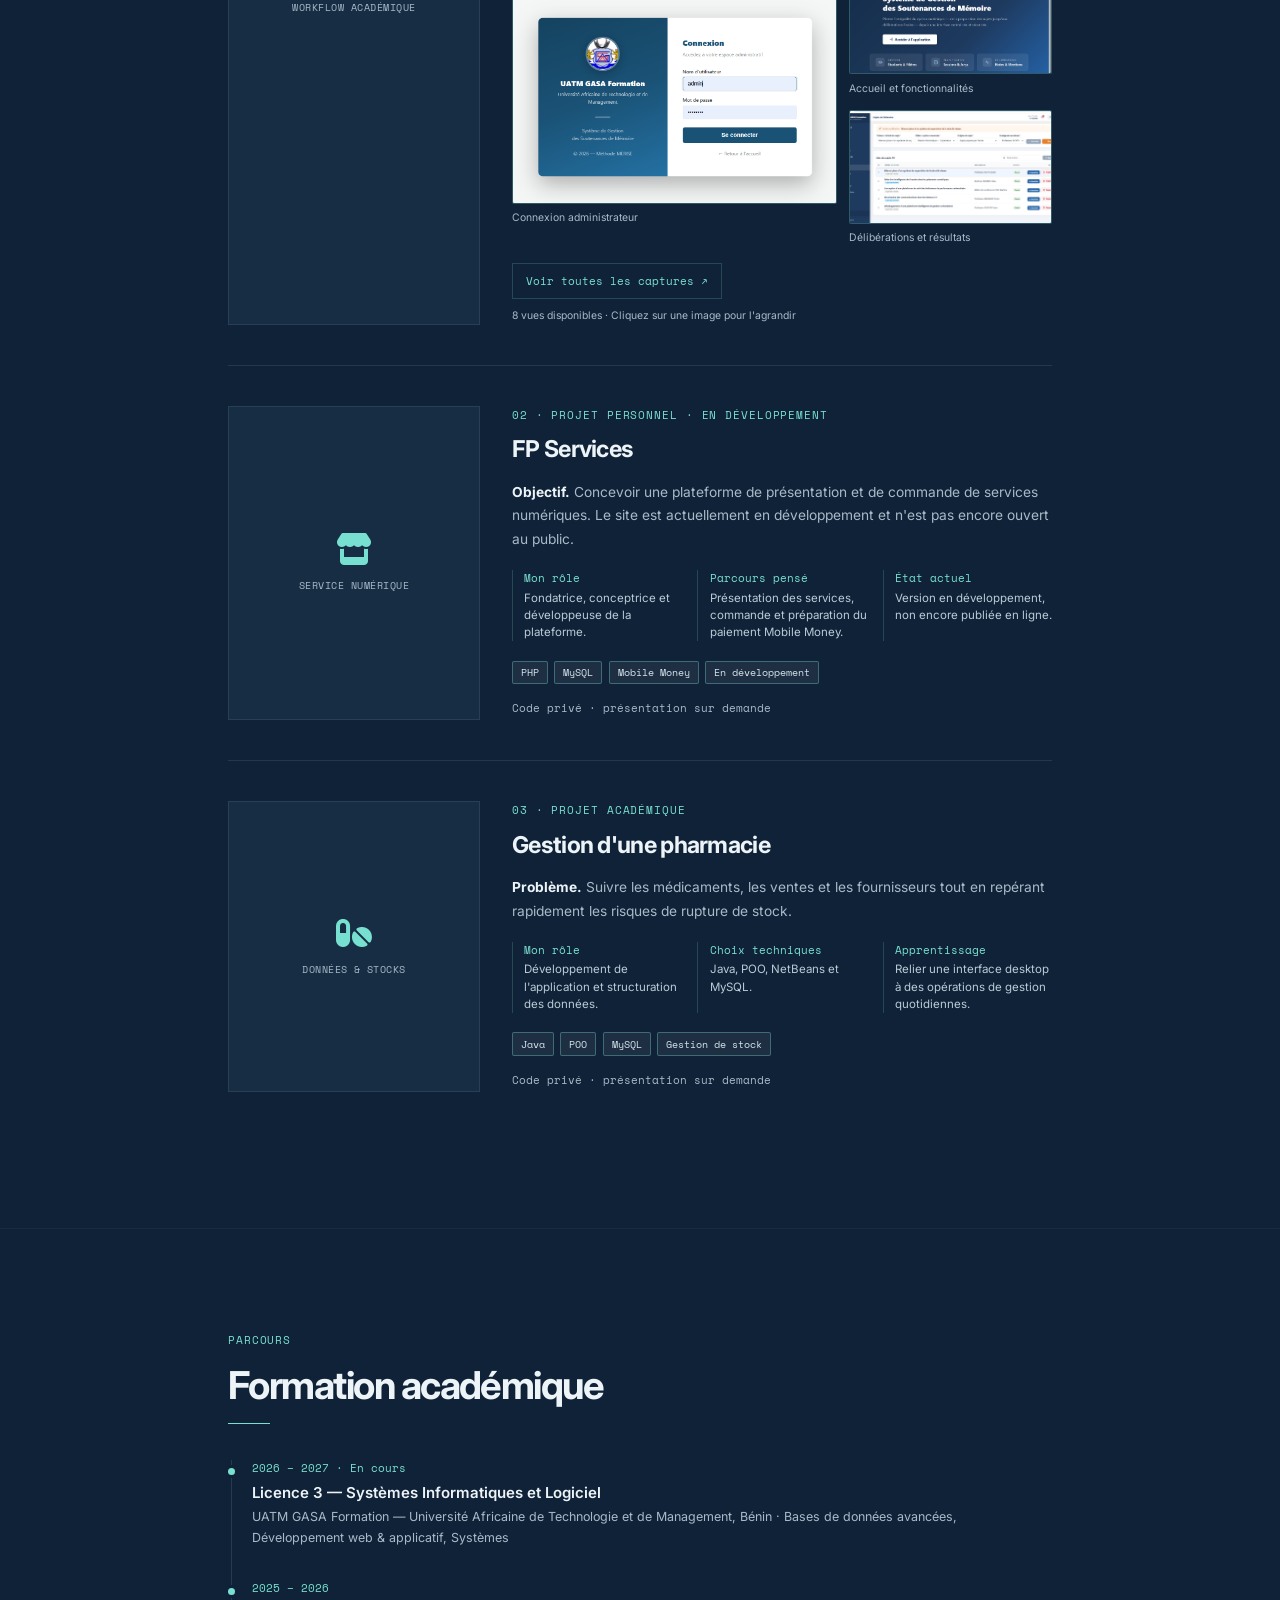
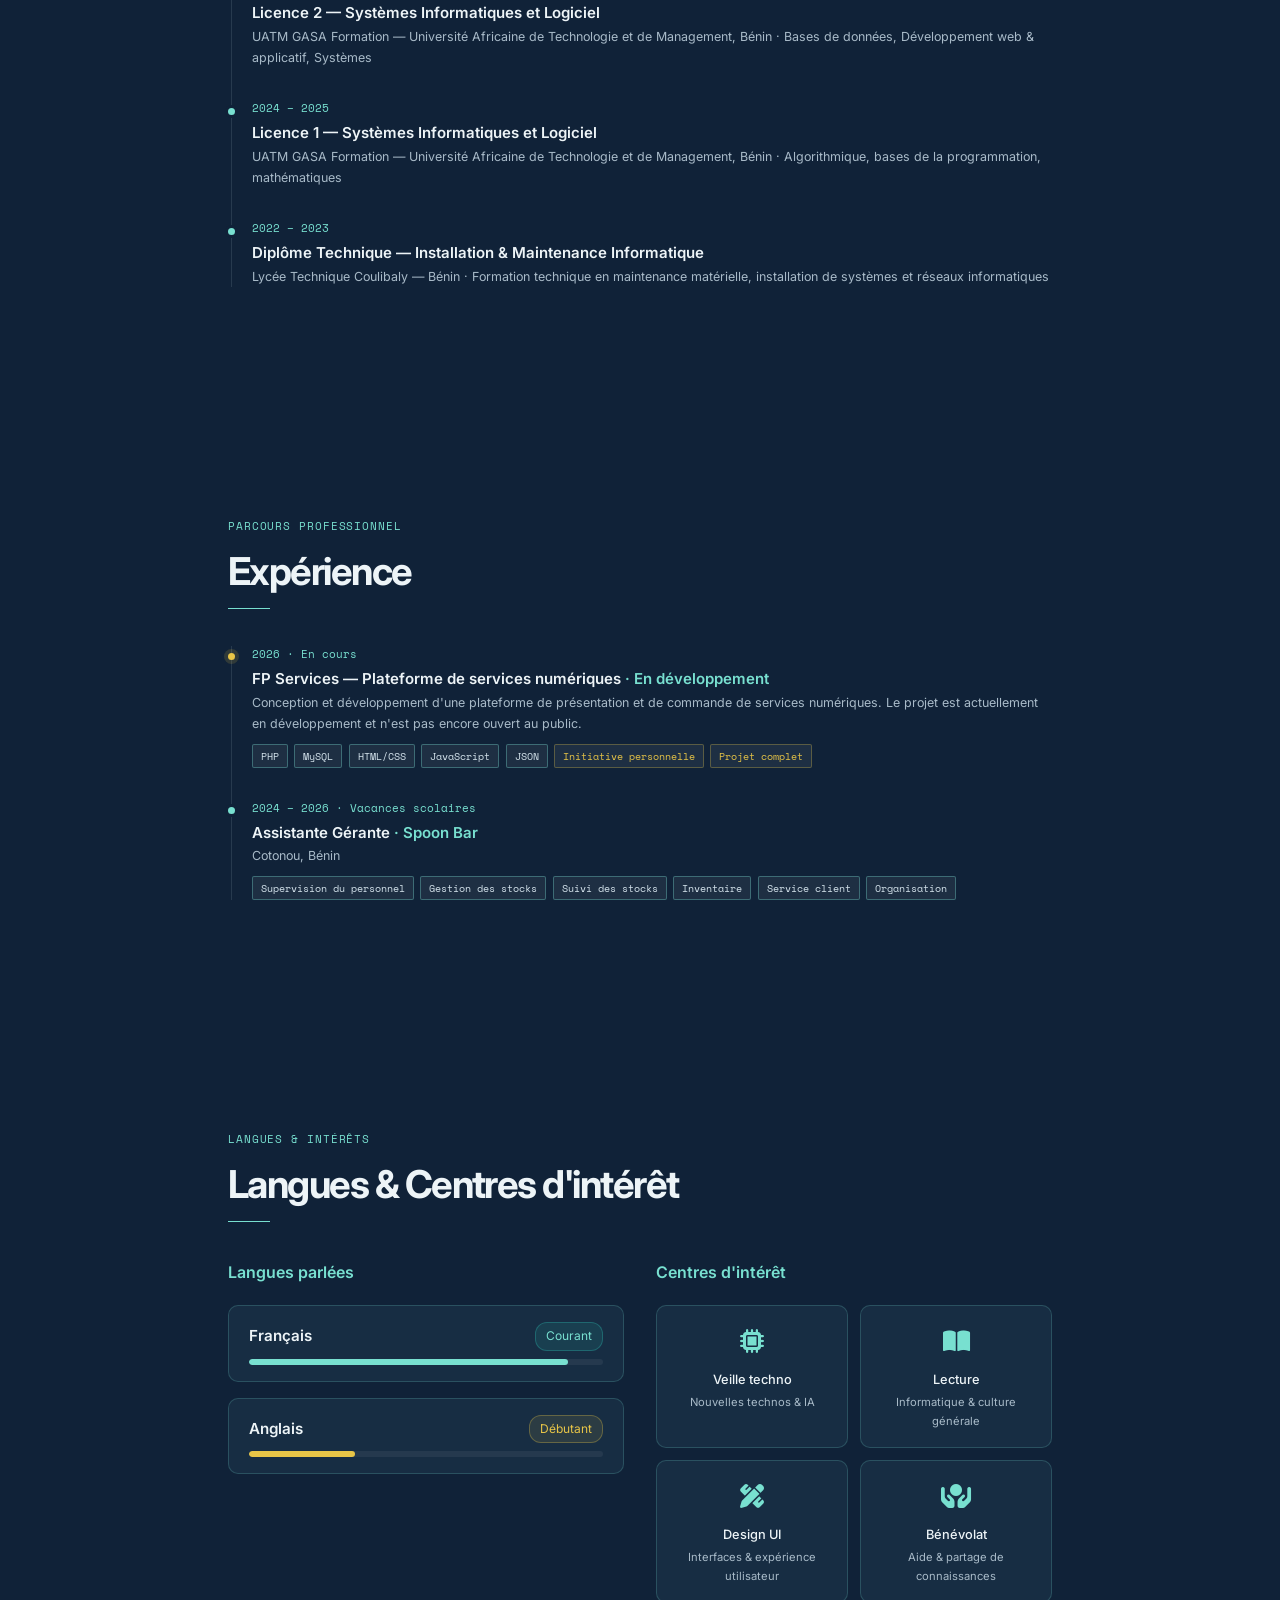
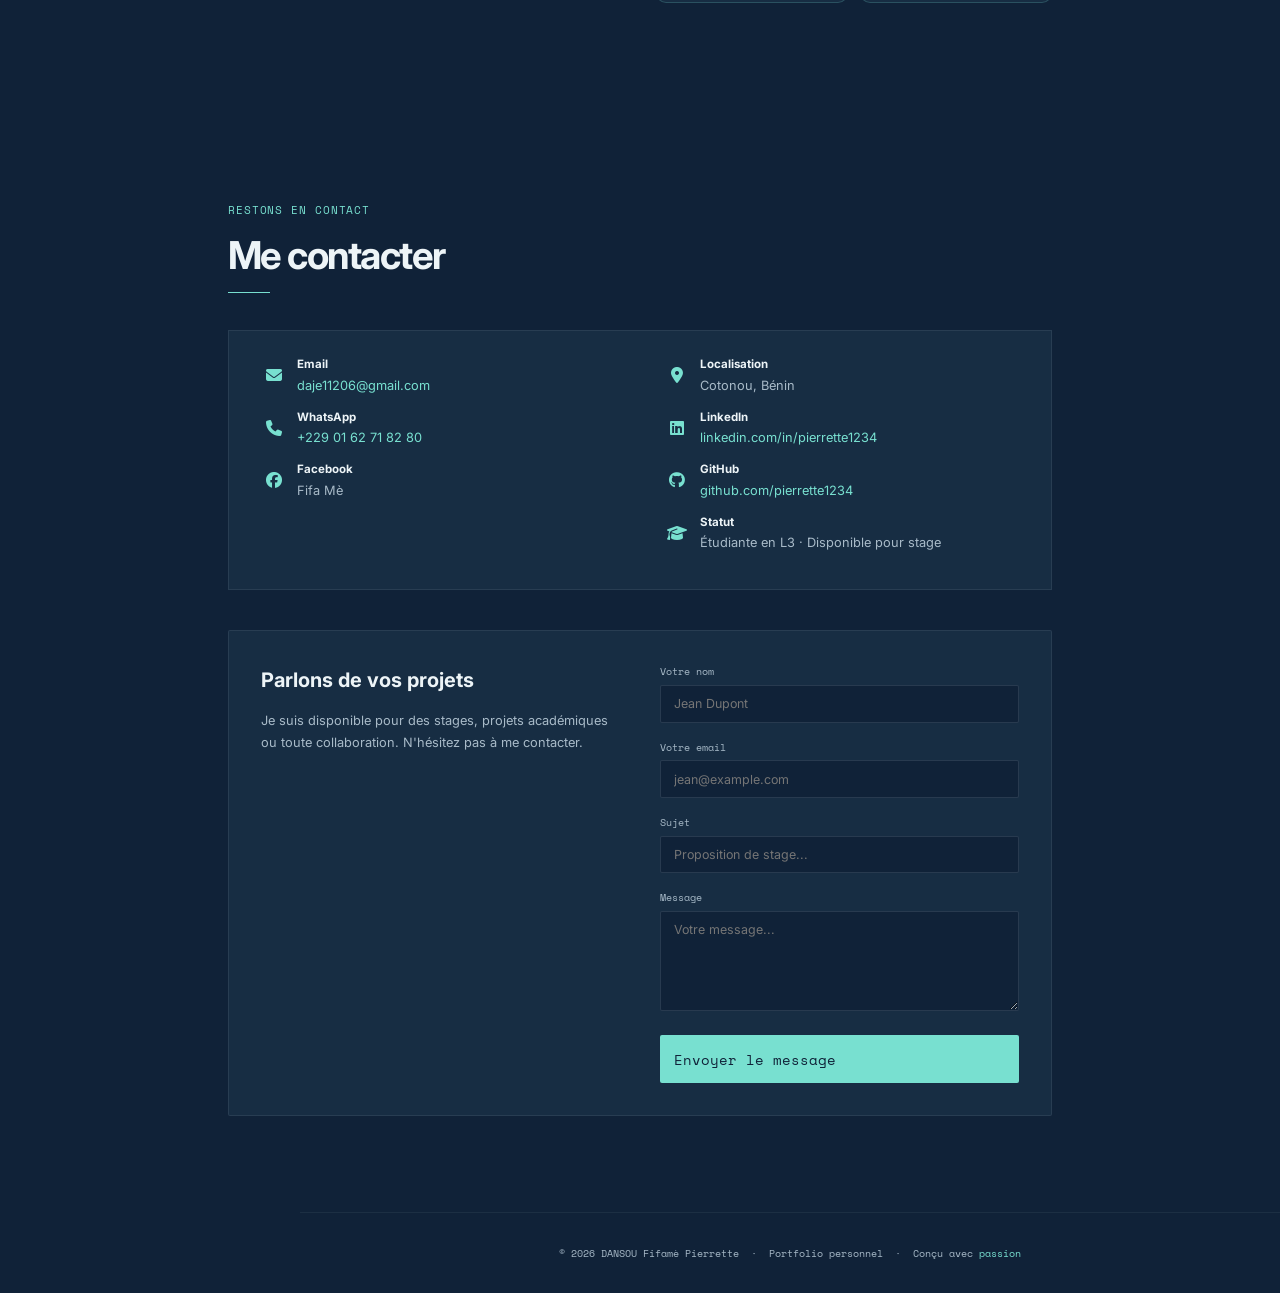
==== commit ccb60449: "Refactorisation: déplacement des styles inline vers CSS et amélioration responsive Langues & Intérêt" ====
--- a/index.html
+++ b/index.html
@@ -312,54 +312,54 @@
   <span class="section-label">Langues & Intérêts</span>
   <h2 class="section-title">Langues & Centres d'intérêt</h2>
   <div class="section-line"></div>
-  <div style="display:grid; grid-template-columns: 1fr 1fr; gap: 2rem;">
-
-    <div>
-      <h3 style="font-size:1rem; font-weight:600; margin-bottom:1.2rem; color:var(--accent);">Langues parlées</h3>
-      <div style="display:flex; flex-direction:column; gap:1rem;">
-        <div style="background:var(--card-bg); border:1px solid var(--border); border-radius:10px; padding:1rem 1.25rem;">
-          <div style="display:flex; justify-content:space-between; align-items:center; margin-bottom:8px;">
-            <span style="font-weight:600; font-size:0.95rem;">Français</span>
-            <span style="font-size:0.75rem; background:rgba(46,196,182,0.12); color:var(--accent); padding:3px 10px; border-radius:12px; border:1px solid rgba(46,196,182,0.3);">Courant</span>
+  <div class="langues-grid">
+
+    <div>
+      <h3 class="langues-title">Langues parlées</h3>
+      <div class="langues-list">
+        <div class="langue-item">
+          <div class="langue-header">
+            <span class="langue-name">Français</span>
+            <span class="langue-badge langue-badge-courant">Courant</span>
           </div>
-          <div style="background:rgba(255,255,255,0.06); border-radius:4px; height:6px; overflow:hidden;">
-            <div style="background:var(--accent); width:90%; height:100%; border-radius:4px;"></div>
+          <div class="langue-bar">
+            <div class="langue-progress langue-progress-courant"></div>
           </div>
         </div>
-        <div style="background:var(--card-bg); border:1px solid var(--border); border-radius:10px; padding:1rem 1.25rem;">
-          <div style="display:flex; justify-content:space-between; align-items:center; margin-bottom:8px;">
-            <span style="font-weight:600; font-size:0.95rem;">Anglais</span>
-            <span style="font-size:0.75rem; background:rgba(232,197,71,0.1); color:var(--accent2); padding:3px 10px; border-radius:12px; border:1px solid rgba(232,197,71,0.3);">Débutant</span>
+        <div class="langue-item">
+          <div class="langue-header">
+            <span class="langue-name">Anglais</span>
+            <span class="langue-badge langue-badge-debutant">Débutant</span>
           </div>
-          <div style="background:rgba(255,255,255,0.06); border-radius:4px; height:6px; overflow:hidden;">
-            <div style="background:var(--accent2); width:30%; height:100%; border-radius:4px;"></div>
+          <div class="langue-bar">
+            <div class="langue-progress langue-progress-debutant"></div>
           </div>
         </div>
       </div>
     </div>
 
     <div>
-      <h3 style="font-size:1rem; font-weight:600; margin-bottom:1.2rem; color:var(--accent);">Centres d'intérêt</h3>
-      <div style="display:grid; grid-template-columns:1fr 1fr; gap:0.75rem;">
-        <div style="background:var(--card-bg); border:1px solid var(--border); border-radius:10px; padding:1rem; text-align:center;">
-          <div style="font-size:1.5rem; margin-bottom:0.4rem; color:var(--accent);"><i class="fa-solid fa-microchip"></i></div>
-          <div style="font-size:0.8rem; font-weight:500;">Veille techno</div>
-          <div style="font-size:0.7rem; color:var(--muted); margin-top:2px;">Nouvelles technos & IA</div>
-        </div>
-        <div style="background:var(--card-bg); border:1px solid var(--border); border-radius:10px; padding:1rem; text-align:center;">
-          <div style="font-size:1.5rem; margin-bottom:0.4rem; color:var(--accent);"><i class="fa-solid fa-book-open"></i></div>
-          <div style="font-size:0.8rem; font-weight:500;">Lecture</div>
-          <div style="font-size:0.7rem; color:var(--muted); margin-top:2px;">Informatique & culture générale</div>
-        </div>
-        <div style="background:var(--card-bg); border:1px solid var(--border); border-radius:10px; padding:1rem; text-align:center;">
-          <div style="font-size:1.5rem; margin-bottom:0.4rem; color:var(--accent);"><i class="fa-solid fa-pen-ruler"></i></div>
-          <div style="font-size:0.8rem; font-weight:500;">Design UI</div>
-          <div style="font-size:0.7rem; color:var(--muted); margin-top:2px;">Interfaces & expérience utilisateur</div>
-        </div>
-        <div style="background:var(--card-bg); border:1px solid var(--border); border-radius:10px; padding:1rem; text-align:center;">
-          <div style="font-size:1.5rem; margin-bottom:0.4rem; color:var(--accent);"><i class="fa-solid fa-hands-holding-circle"></i></div>
-          <div style="font-size:0.8rem; font-weight:500;">Bénévolat</div>
-          <div style="font-size:0.7rem; color:var(--muted); margin-top:2px;">Aide & partage de connaissances</div>
+      <h3 class="langues-title">Centres d'intérêt</h3>
+      <div class="interets-grid">
+        <div class="interet-card">
+          <div class="interet-icon"><i class="fa-solid fa-microchip"></i></div>
+          <div class="interet-name">Veille techno</div>
+          <div class="interet-desc">Nouvelles technos & IA</div>
+        </div>
+        <div class="interet-card">
+          <div class="interet-icon"><i class="fa-solid fa-book-open"></i></div>
+          <div class="interet-name">Lecture</div>
+          <div class="interet-desc">Informatique & culture générale</div>
+        </div>
+        <div class="interet-card">
+          <div class="interet-icon"><i class="fa-solid fa-pen-ruler"></i></div>
+          <div class="interet-name">Design UI</div>
+          <div class="interet-desc">Interfaces & expérience utilisateur</div>
+        </div>
+        <div class="interet-card">
+          <div class="interet-icon"><i class="fa-solid fa-hands-holding-circle"></i></div>
+          <div class="interet-name">Bénévolat</div>
+          <div class="interet-desc">Aide & partage de connaissances</div>
         </div>
       </div>
     </div>
--- a/assets/css/style.css
+++ b/assets/css/style.css
@@ -170,6 +170,26 @@
 .form-submit { width: 100%; cursor: pointer; border: none; font-size: .9rem; padding: .85rem; }
 .coords-grid { display: grid; grid-template-columns: 1fr 1fr; gap: 1rem 3rem; background: var(--panel); border: 1px solid rgba(136,153,170,.15); padding: 1.5rem 2rem; }
 
+/* LANGUES & INTÉRÊTS */
+.langues-grid { display: grid; grid-template-columns: 1fr 1fr; gap: 2rem; }
+.langues-title { font-size: 1rem; font-weight: 600; margin-bottom: 1.2rem; color: var(--accent); }
+.langues-list { display: flex; flex-direction: column; gap: 1rem; }
+.langue-item { background: var(--panel);	border: 1px solid var(--border); border-radius: 10px; padding: 1rem 1.25rem; }
+.langue-header { display: flex; justify-content: space-between; align-items: center; margin-bottom: 8px; }
+.langue-name { font-weight: 600; font-size: 0.95rem; }
+.langue-badge { font-size: 0.75rem; padding: 3px 10px; border-radius: 12px; }
+.langue-badge-courant { background: rgba(46,196,182,0.12); color: var(--accent); border: 1px solid rgba(46,196,182,0.3); }
+.langue-badge-debutant { background: rgba(232,197,71,0.1); color: var(--accent2); border: 1px solid rgba(232,197,71,0.3); }
+.langue-bar { background: rgba(255,255,255,0.06); border-radius: 4px; height: 6px; overflow: hidden; }
+.langue-progress { height: 100%; border-radius: 4px; }
+.langue-progress-courant { background: var(--accent); width: 90%; }
+.langue-progress-debutant { background: var(--accent2); width: 30%; }
+.interets-grid { display: grid; grid-template-columns: 1fr 1fr; gap: 0.75rem; }
+.interet-card { background: var(--panel); border: 1px solid var(--border); border-radius: 10px; padding: 1rem; text-align: center; }
+.interet-icon { font-size: 1.5rem; margin-bottom: 0.4rem; color: var(--accent); }
+.interet-name { font-size: 0.8rem; font-weight: 500; }
+.interet-desc { font-size: 0.7rem; color: var(--muted); margin-top: 2px; }
+
 @media (max-width: 1100px) {
   nav { position: fixed; right: 0; bottom: auto; width: 100%; height: 68px; padding: 0 1.2rem; flex-direction: row; align-items: center; border-right: 0; border-bottom: 1px solid rgba(136,153,170,.12); }
   .nav-logo { margin: 0; font-size: 1.4rem; }
@@ -208,6 +228,8 @@
   .gallery-next { right: .5rem; }
   .coords-grid { grid-template-columns: 1fr; padding: 1.3rem; }
   .contact-wrap { padding: 1.3rem; }
+  .langues-grid { grid-template-columns: 1fr; gap: 1.5rem; }
+  .interets-grid { grid-template-columns: 1fr 1fr; }
 }
 @media (prefers-reduced-motion: reduce) {
   *, *::before, *::after { scroll-behavior: auto !important; transition-duration: .01ms !important; animation-duration: .01ms !important; animation-iteration-count: 1 !important; }
@@ -252,6 +274,8 @@
   .gallery-next { right: .5rem; }
   .coords-grid { grid-template-columns: 1fr; padding: 1.3rem; }
   .contact-wrap { padding: 1.3rem; }
+  .langues-grid { grid-template-columns: 1fr; gap: 1.5rem; }
+  .interets-grid { grid-template-columns: 1fr; }
 }
 @media (max-width: 520px) {
   .about-stats { grid-template-columns: 1fr; }
